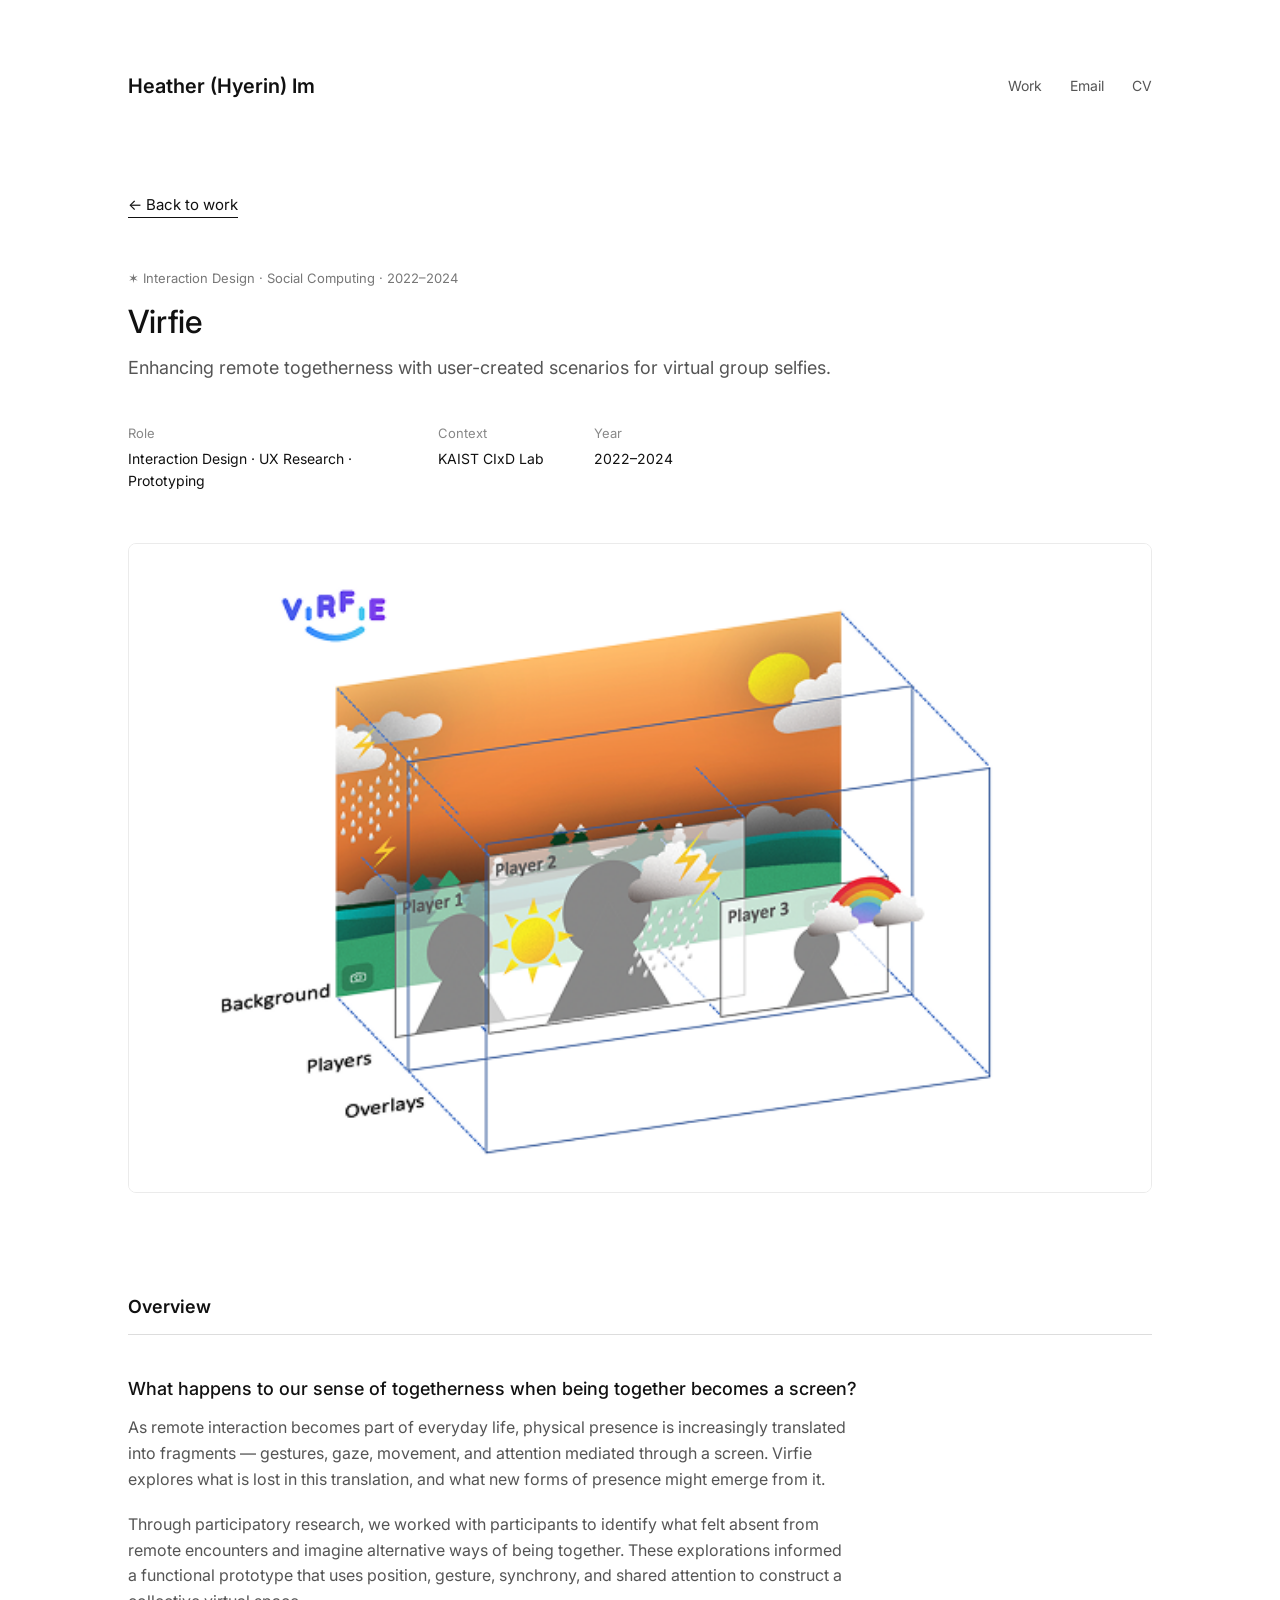
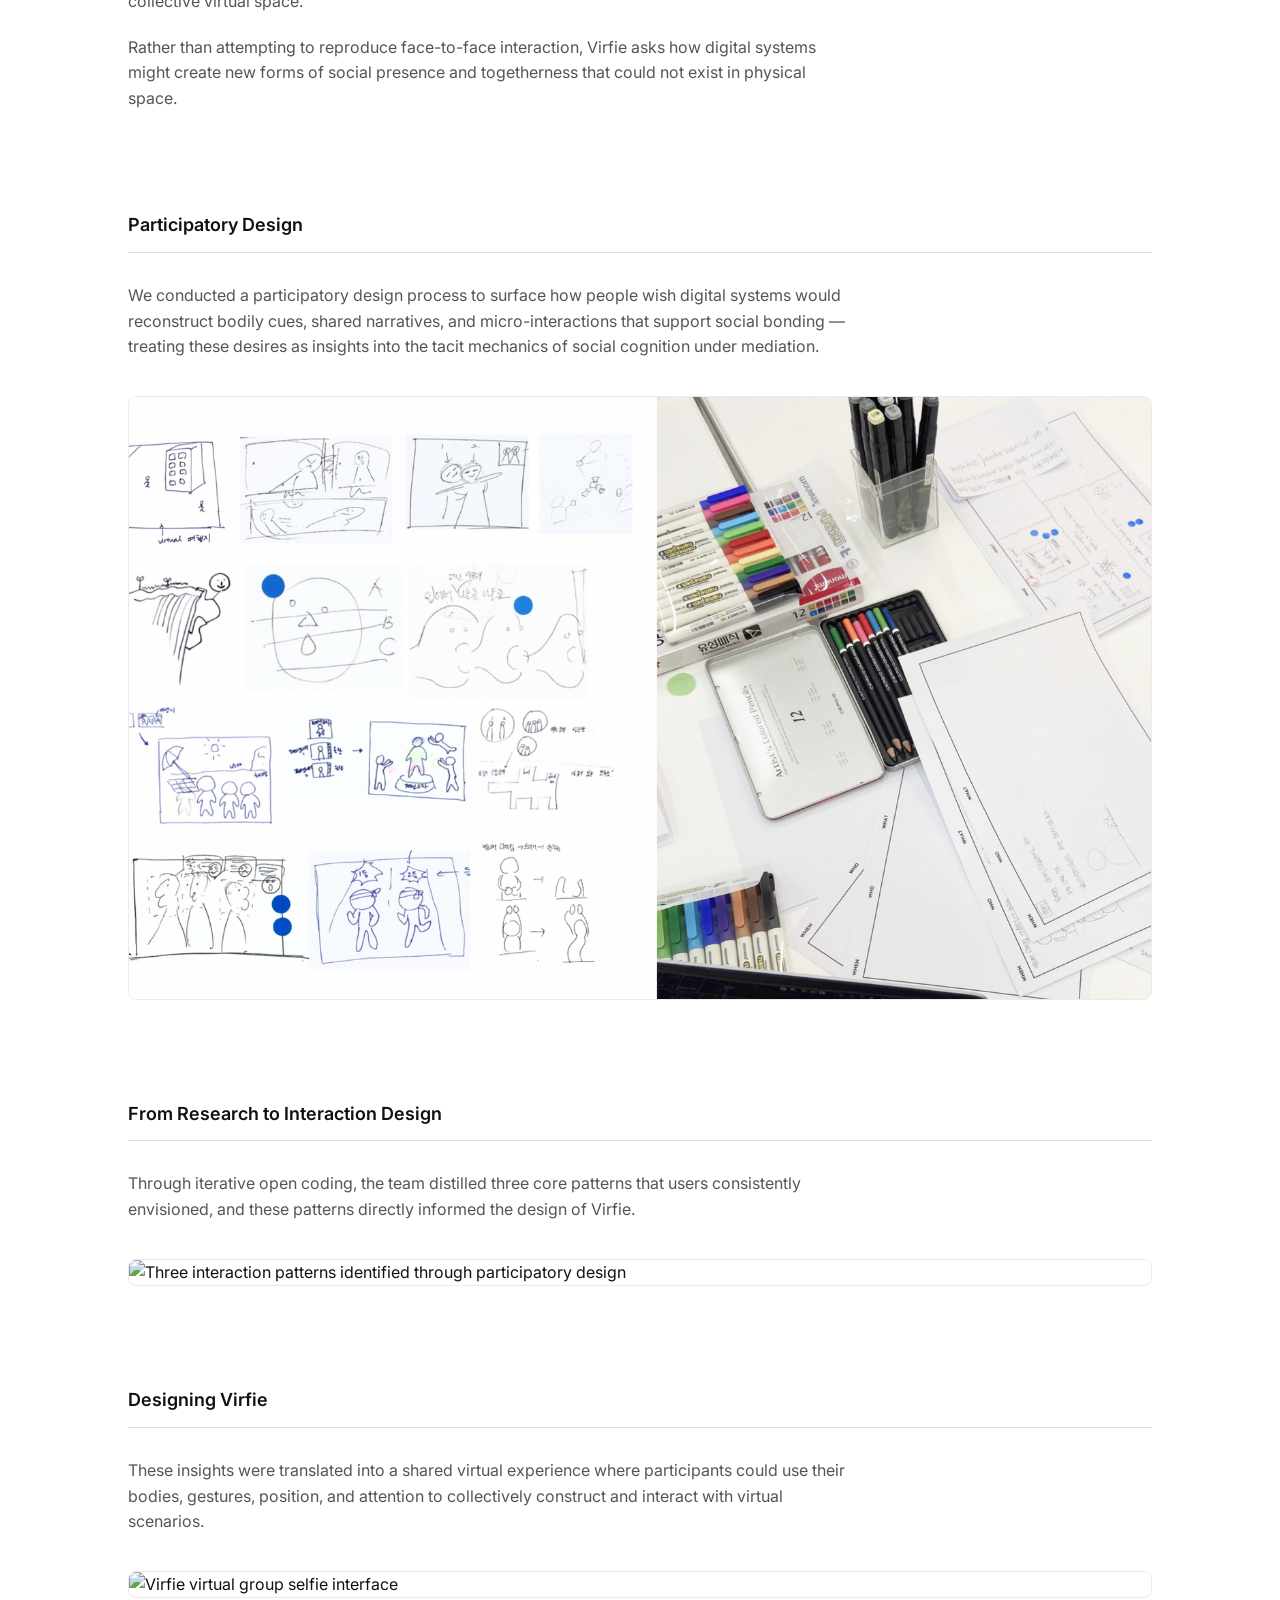
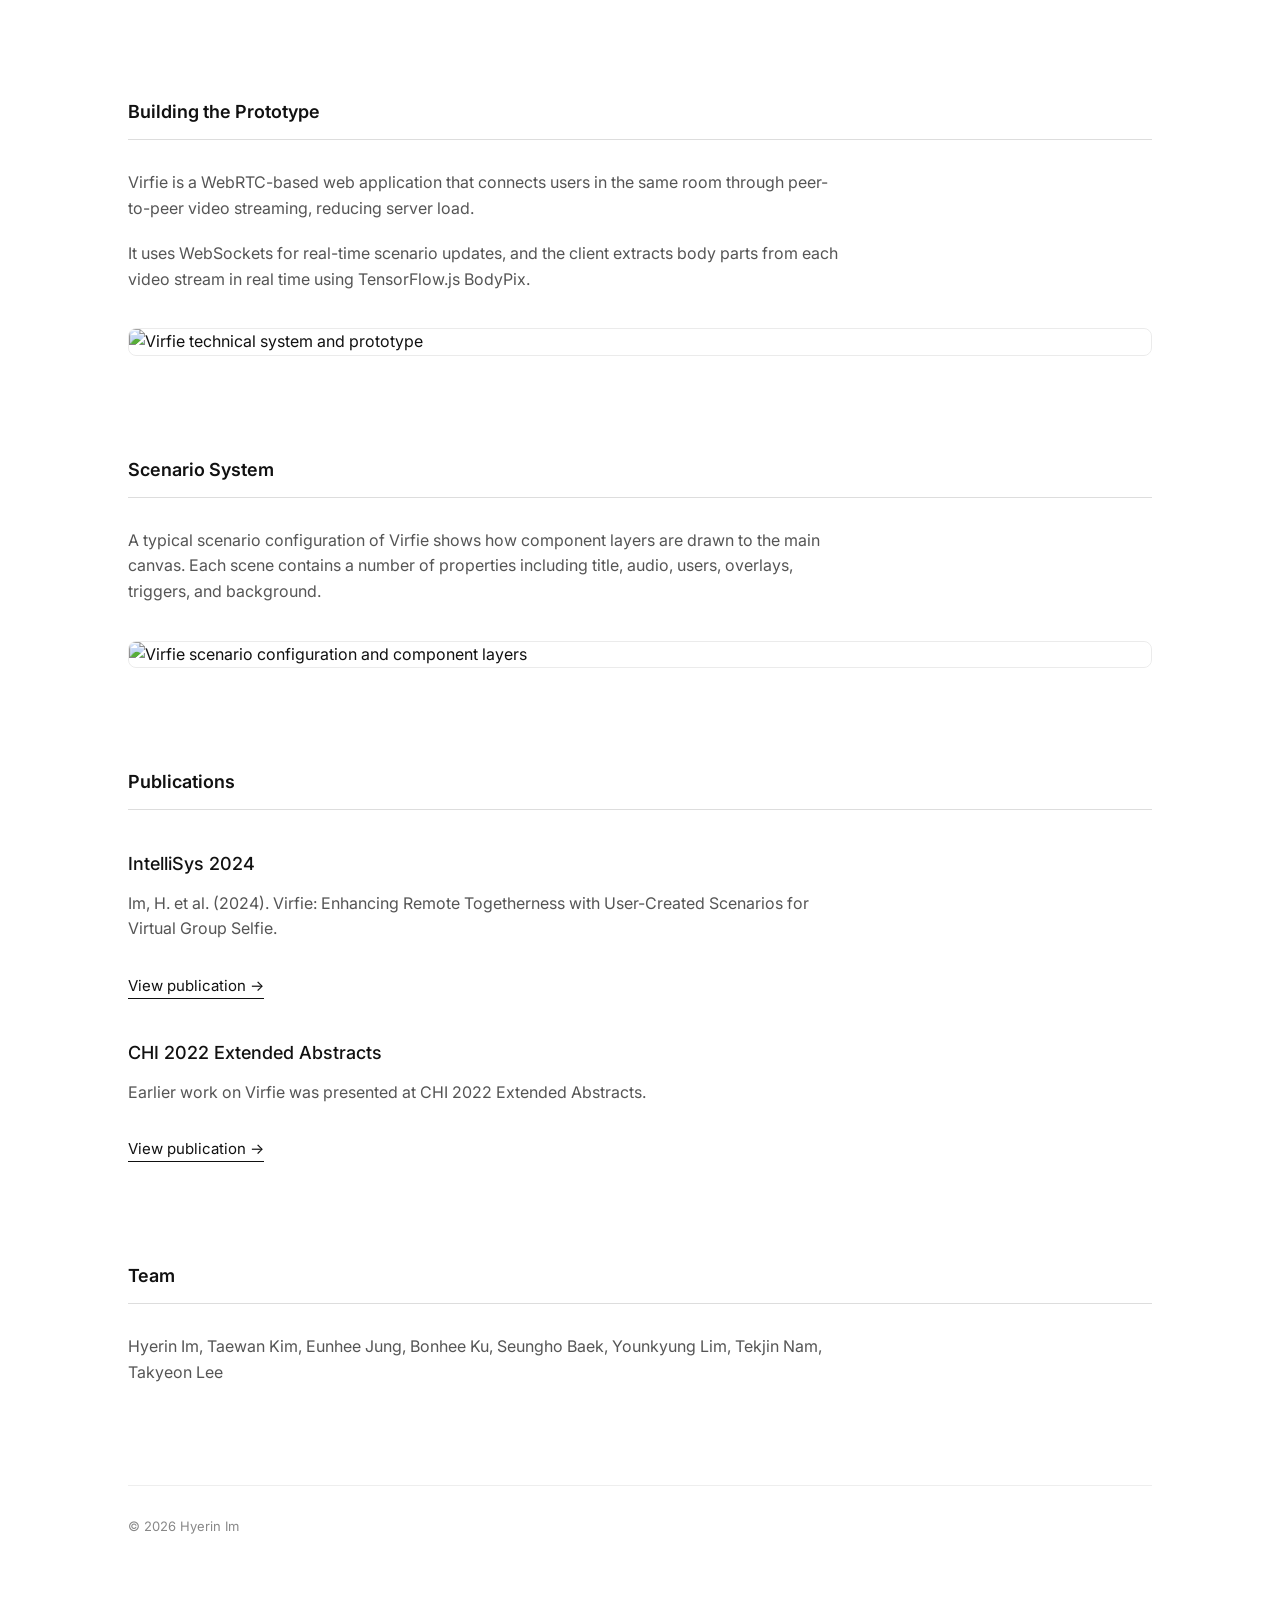
==== virfie.html @ e2390dc0 "Update virfie.html" ====
<!DOCTYPE html>
<html lang="en">

<head>
  <meta charset="UTF-8" />
  <meta name="viewport" content="width=device-width, initial-scale=1.0" />

  <title>Virfie — Heather (Hyerin) Im</title>

  <!-- Inter -->
  <link rel="preconnect" href="https://fonts.googleapis.com">
  <link rel="preconnect" href="https://fonts.gstatic.com" crossorigin>

  <link
    href="https://fonts.googleapis.com/css2?family=Inter:wght@400;500;600&display=swap"
    rel="stylesheet"
  >

  <!-- Shared stylesheet -->
  <link rel="stylesheet" href="style.css">

</head>


<body>

  <div class="container">


    <!-- HEADER -->

    <header>

      <div class="name">
        <a href="index.html">
          Heather (Hyerin) Im
        </a>
      </div>

      <nav>

        <a href="index.html#work">
          Work
        </a>

        <a href="mailto:hyelin1122@gmail.com">
          Email
        </a>

        <a
          href="https://www.instagram.com/heatherlim.studio/"
          target="_blank"
        >
          CV
        </a>

      </nav>

    </header>



    <main>


      <!-- BACK -->

      <a href="index.html#work" class="back-link">
        ← Back to work
      </a>



      <!-- HERO -->

      <section class="case-hero">

        <div class="project-tag">
          ✶ Interaction Design · Social Computing · 2022–2024
        </div>

        <h1>
          Virfie
        </h1>

        <p class="case-subtitle">
          Enhancing remote togetherness with user-created scenarios
          for virtual group selfies.
        </p>


        <!-- PROJECT INFO -->

        <div class="case-meta">

          <div class="case-meta-item">
            <span class="case-meta-label">
              Role
            </span>
            Interaction Design · UX Research · Prototyping
          </div>

          <div class="case-meta-item">
            <span class="case-meta-label">
              Context
            </span>
            KAIST CIxD Lab
          </div>

          <div class="case-meta-item">
            <span class="case-meta-label">
              Year
            </span>
            2022–2024
          </div>

        </div>


        <!-- HERO IMAGE -->

        <img
          src="assets/virfie-img.jpg"
          alt="Virfie virtual group selfie experience"
          class="case-hero-image"
        >

      </section>



      <!-- OVERVIEW -->

      <section class="case-section">

        <h2>Overview</h2>

        <h3>
          What happens to our sense of togetherness when being together
          becomes a screen?
        </h3>

        <p>
          As remote interaction becomes part of everyday life, physical
          presence is increasingly translated into fragments — gestures,
          gaze, movement, and attention mediated through a screen.
          Virfie explores what is lost in this translation, and what new
          forms of presence might emerge from it.
        </p>

        <p>
          Through participatory research, we worked with participants to
          identify what felt absent from remote encounters and imagine
          alternative ways of being together. These explorations informed
          a functional prototype that uses position, gesture, synchrony,
          and shared attention to construct a collective virtual space.
        </p>

        <p>
          Rather than attempting to reproduce face-to-face interaction,
          Virfie asks how digital systems might create new forms of social
          presence and togetherness that could not exist in physical space.
        </p>

      </section>



      <!-- PARTICIPATORY DESIGN -->

      <section class="case-section">

        <h2>Participatory Design</h2>

        <p>
          We conducted a participatory design process to surface how people
          wish digital systems would reconstruct bodily cues, shared narratives,
          and micro-interactions that support social bonding — treating these
          desires as insights into the tacit mechanics of social cognition
          under mediation.
        </p>

        <img
          src="assets/virfie-PI.png"
          alt="Virfie participatory design process"
          class="case-image"
        >

      </section>



      <!-- DESIGN INSIGHTS -->

      <section class="case-section">

        <h2>From Research to Interaction Design</h2>

        <p>
          Through iterative open coding, the team distilled three core
          patterns that users consistently envisioned, and these patterns
          directly informed the design of Virfie.
        </p>

        <img
          src="assets/virfie-PI2.jpg"
          alt="Three interaction patterns identified through participatory design"
          class="case-image"
        >

      </section>



      <!-- VIRFIE EXPERIENCE -->

      <section class="case-section">

        <h2>Designing Virfie</h2>

        <p>
          These insights were translated into a shared virtual experience
          where participants could use their bodies, gestures, position,
          and attention to collectively construct and interact with
          virtual scenarios.
        </p>

        <img
          src="assets/virfie_pipeline-1.jpg"
          alt="Virfie virtual group selfie interface"
          class="case-image"
        >

      </section>



      <!-- PROTOTYPE -->

      <section class="case-section">

        <h2>Building the Prototype</h2>

        <p>
          Virfie is a WebRTC-based web application that connects users
          in the same room through peer-to-peer video streaming, reducing
          server load.
        </p>

        <p>
          It uses WebSockets for real-time scenario updates, and the client
          extracts body parts from each video stream in real time using
          TensorFlow.js BodyPix.
        </p>

        <img
          src="assets/virfie-sjpg"
          alt="Virfie technical system and prototype"
          class="case-image"
        >

      </section>



      <!-- SCENARIO SYSTEM -->

      <section class="case-section">

        <h2>Scenario System</h2>

        <p>
          A typical scenario configuration of Virfie shows how component
          layers are drawn to the main canvas. Each scene contains a number
          of properties including title, audio, users, overlays, triggers,
          and background.
        </p>

        <img
          src="assets/virfie/scenario-system.jpg"
          alt="Virfie scenario configuration and component layers"
          class="case-image"
        >

      </section>



      <!-- PUBLICATIONS -->

      <section class="case-section">

        <h2>Publications</h2>

        <h3>
          IntelliSys 2024
        </h3>

        <p>
          Im, H. et al. (2024).
          Virfie: Enhancing Remote Togetherness with User-Created
          Scenarios for Virtual Group Selfie.
        </p>

        <a
          href="https://doi.org/10.1007/978-3-031-66336-9_44"
          class="project-link"
          target="_blank"
        >
          View publication →
        </a>


        <h3>
          CHI 2022 Extended Abstracts
        </h3>

        <p>
          Earlier work on Virfie was presented at
          CHI 2022 Extended Abstracts.
        </p>

        <a
          href="https://doi.org/10.1145/3491101.3519767"
          class="project-link"
          target="_blank"
        >
          View publication →
        </a>

      </section>



      <!-- CREDITS -->

      <section class="case-section">

        <h2>Team</h2>

        <p>
          Hyerin Im, Taewan Kim, Eunhee Jung, Bonhee Ku,
          Seungho Baek, Younkyung Lim, Tekjin Nam, Takyeon Lee
        </p>

      </section>


    </main>



    <footer>
      © 2026 Hyerin Im
    </footer>


  </div>

</body>

</html>
---- style.css ----
/* ========================================
   GLOBAL
======================================== */

* {
  box-sizing: border-box;
}

body {
  margin: 0;
  font-family: Inter, sans-serif;
  background: #ffffff;
  color: #111111;
  line-height: 1.6;
}

.container {
  max-width: 1080px;
  margin: 0 auto;
  padding: 70px 28px 100px;
}

a {
  color: inherit;
}


/* ========================================
   HEADER
======================================== */

header {
  display: flex;
  justify-content: space-between;
  align-items: center;
  margin-bottom: 90px;
}

.name {
  font-size: 20px;
  font-weight: 600;
}

.name a {
  color: inherit;
  text-decoration: none;
}

nav a {
  margin-left: 24px;
  text-decoration: none;
  color: #555;
  font-size: 14px;
  transition: color 0.2s ease;
}

nav a:hover {
  color: #000;
}


/* ========================================
   HOME — INTRO
======================================== */

#scramble-name {
  display: inline-block;
  min-width: 3.8em;
}

.intro {
  display: grid;
  grid-template-columns: 1fr 240px;
  gap: 60px;
  align-items: center;
  margin-bottom: 100px;
}

h1 {
  font-size: 32px;
  font-weight: 500;
  color: #111111;
  margin: 0 0 28px;
  letter-spacing: 0;
}

.intro p {
  font-size: 18px;
  color: #444;
  max-width: 650px;
}

.profile {
  width: 100%;
  aspect-ratio: 3 / 4;
  object-fit: cover;
  background: #f2f2f2;
  border-radius: 8px;
}

.highlight {
  background: linear-gradient(
    transparent 65%,
    #dcecff 65%
  );
}


/* ========================================
   SECTIONS
======================================== */

section {
  margin-top: 90px;
}

h2 {
  font-size: 18px;
  font-weight: 600;
  border-bottom: 1px solid #ddd;
  padding-bottom: 12px;
  margin-bottom: 30px;
}


/* ========================================
   HOME — PROJECTS
======================================== */

.project {
  display: grid;
  grid-template-columns: 240px 1fr;
  gap: 28px;
  margin-bottom: 40px;
}

.project img {
  width: 240px;
  height: 150px;
  object-fit: cover;
  background: #f2f2f2;
  border-radius: 8px;
  border: 1px solid rgba(0, 0, 0, 0.08);
  box-shadow: 0 4px 14px rgba(0, 0, 0, 0.06);

  transition:
    transform 0.35s ease,
    box-shadow 0.35s ease;
}

.project:hover img {
  transform: translateY(-4px) scale(1.025);
  box-shadow: 0 8px 22px rgba(0, 0, 0, 0.10);
}

.project-tag {
  margin-bottom: 8px;
  font-size: 13px;
  color: #777;
}

.project h3 {
  margin: 0 0 8px;
  font-size: 16px;
  font-weight: 400;
}

.project p {
  margin: 0;
  font-size: 16px;
  color: #555;
}

.project-link {
  display: inline-block;
  margin-top: 12px;
  font-size: 15px;
  color: #111;
  text-decoration: none;
  border-bottom: 1px solid #111;

  transition:
    opacity 0.2s ease,
    transform 0.2s ease;
}

.project-link:hover {
  opacity: 0.5;
  transform: translateX(3px);
}


/* ========================================
   NEWS
======================================== */

.news-item {
  display: grid;
  grid-template-columns: 110px 1fr;
  gap: 20px;
  margin-bottom: 18px;
}

.date {
  color: #888;
  font-size: 14px;
}


/* ========================================
   EXPERIENCE
======================================== */

.experience-section {
  margin-top: 100px;
}

.experience-grid {
  display: grid;
  grid-template-columns: 1fr 1fr;
  gap: 20px;
}

.experience-card {
  border: 1px solid #ddd;
  border-radius: 8px;
  padding: 20px;
}

.experience-card h3 {
  margin: 0 0 20px;
  font-size: 18px;
  font-weight: 600;
}

.experience-item {
  padding: 16px 0;
  border-top: 1px solid #e5e5e5;
}

.experience-item strong {
  font-size: 16px;
  font-weight: 600;
}

.experience-item span {
  float: right;
  font-size: 16px;
  color: #888;
}

.experience-item p {
  margin: 5px 0 0;
  font-size: 16px;
  color: #666;
}

.institution {
  display: inline-flex;
  align-items: center;
  gap: 8px;
}

.institution img {
  width: 24px;
  height: 24px;
  object-fit: contain;
}


/* ========================================
   CASE STUDY — HERO
======================================== */

.case-hero {
  margin-top: 0;
  margin-bottom: 100px;
}

.case-hero .project-tag {
  margin-bottom: 12px;
}

.case-hero h1 {
  font-size: 32px;
  font-weight: 500;
  line-height: 1.3;
  letter-spacing: 0;
  margin: 0 0 12px;
}

.case-subtitle {
  max-width: 850px;
  margin: 0 0 32px;
  font-size: 18px;
  line-height: 1.6;
  font-weight: 400;
  color: #555;
}


/* ========================================
   CASE STUDY — META INFORMATION
======================================== */

.case-meta {
  display: flex;
  flex-wrap: wrap;
  gap: 50px;
  margin: 40px 0;
  font-size: 14px;
}

.case-meta-item {
  max-width: 260px;
}

.case-meta-label {
  display: block;
  margin-bottom: 4px;
  color: #888;
  font-size: 13px;
}


/* ========================================
   CASE STUDY — IMAGES
======================================== */

.case-hero-image,
.case-image {
  display: block;
  width: 100%;
  height: auto;
  border-radius: 8px;
  border: 1px solid rgba(0, 0, 0, 0.08);
}

.case-hero-image {
  margin-top: 50px;
}

.case-image {
  margin-top: 36px;
}


/* ========================================
   CASE STUDY — CONTENT
======================================== */

.case-section {
  margin-top: 100px;
}

.case-section h2 {
  font-size: 18px;
  font-weight: 600;
  border-bottom: 1px solid #ddd;
  padding-bottom: 12px;
  margin-bottom: 30px;
}

.case-section h3 {
  margin: 40px 0 12px;
  font-size: 18px;
  font-weight: 500;
}

.case-section p {
  max-width: 720px;
  margin: 0 0 20px;
  font-size: 16px;
  line-height: 1.6;
  color: #555;
}


/* ========================================
   CASE STUDY — BACK LINK
======================================== */

.back-link {
  display: inline-block;
  margin-bottom: 50px;
  font-size: 15px;
  color: #111;
  text-decoration: none;
  border-bottom: 1px solid #111;
  transition: opacity 0.2s ease;
}

.back-link:hover {
  opacity: 0.5;
}


/* ========================================
   FOOTER
======================================== */

footer {
  margin-top: 100px;
  padding-top: 30px;
  border-top: 1px solid #eee;
  color: #888;
  font-size: 13px;
}


/* ========================================
   MOBILE
======================================== */

@media (max-width: 700px) {

  .container {
    padding: 40px 20px 70px;
  }

  header {
    margin-bottom: 60px;
  }

  nav {
    display: none;
  }


  /* HOME */

  .intro {
    grid-template-columns: 1fr;
    gap: 30px;
  }

  h1 {
    font-size: 38px;
  }

  .profile {
    width: 220px;
  }

  .project {
    grid-template-columns: 1fr;
  }

  .project img {
    width: 100%;
    height: auto;
    aspect-ratio: 16 / 10;
  }

  .news-item {
    grid-template-columns: 1fr;
    gap: 3px;
  }

  .experience-grid {
    grid-template-columns: 1fr;
  }

  .experience-item span {
    float: none;
    display: block;
    margin-top: 3px;
  }


  /* CASE STUDY */

  .case-hero {
    margin-bottom: 70px;
  }

  .case-hero h1 {
    font-size: 38px;
  }

  .case-meta {
    flex-direction: column;
    gap: 18px;
  }

  .case-section {
    margin-top: 70px;
  }

}
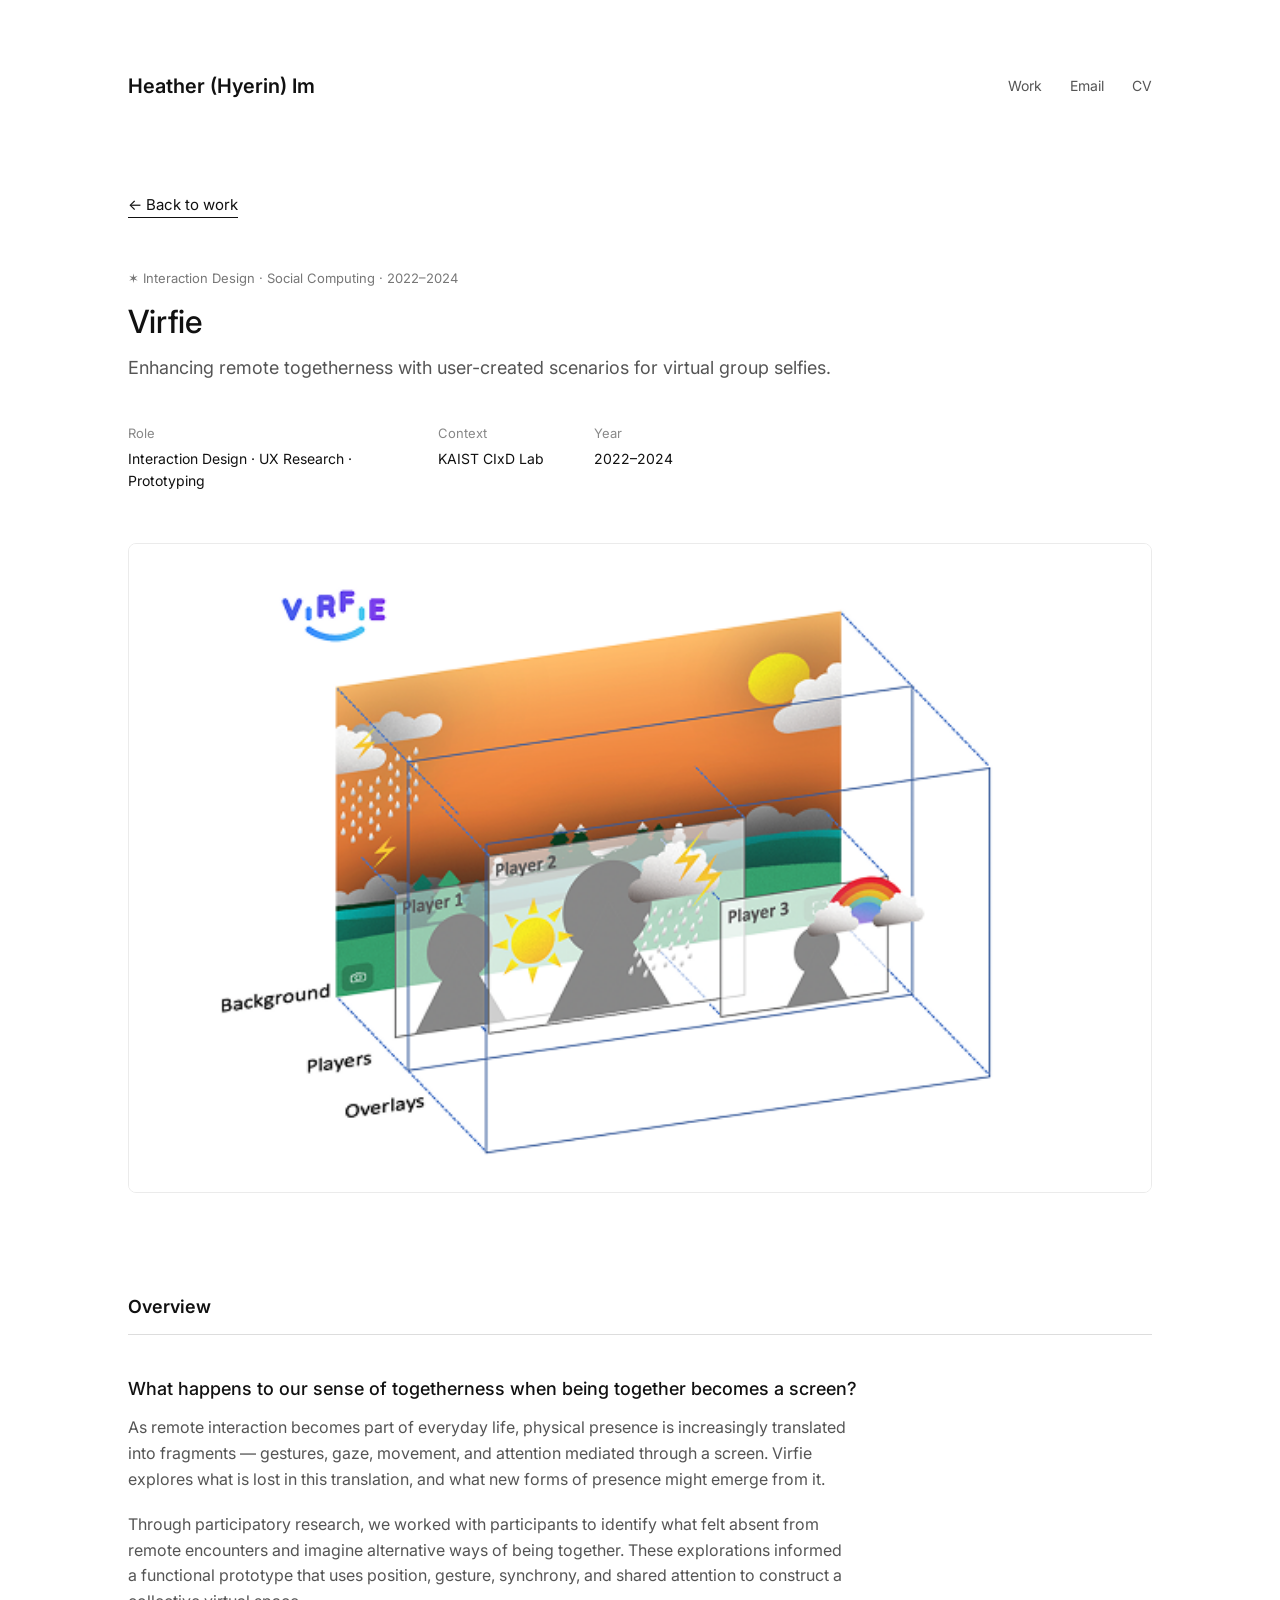
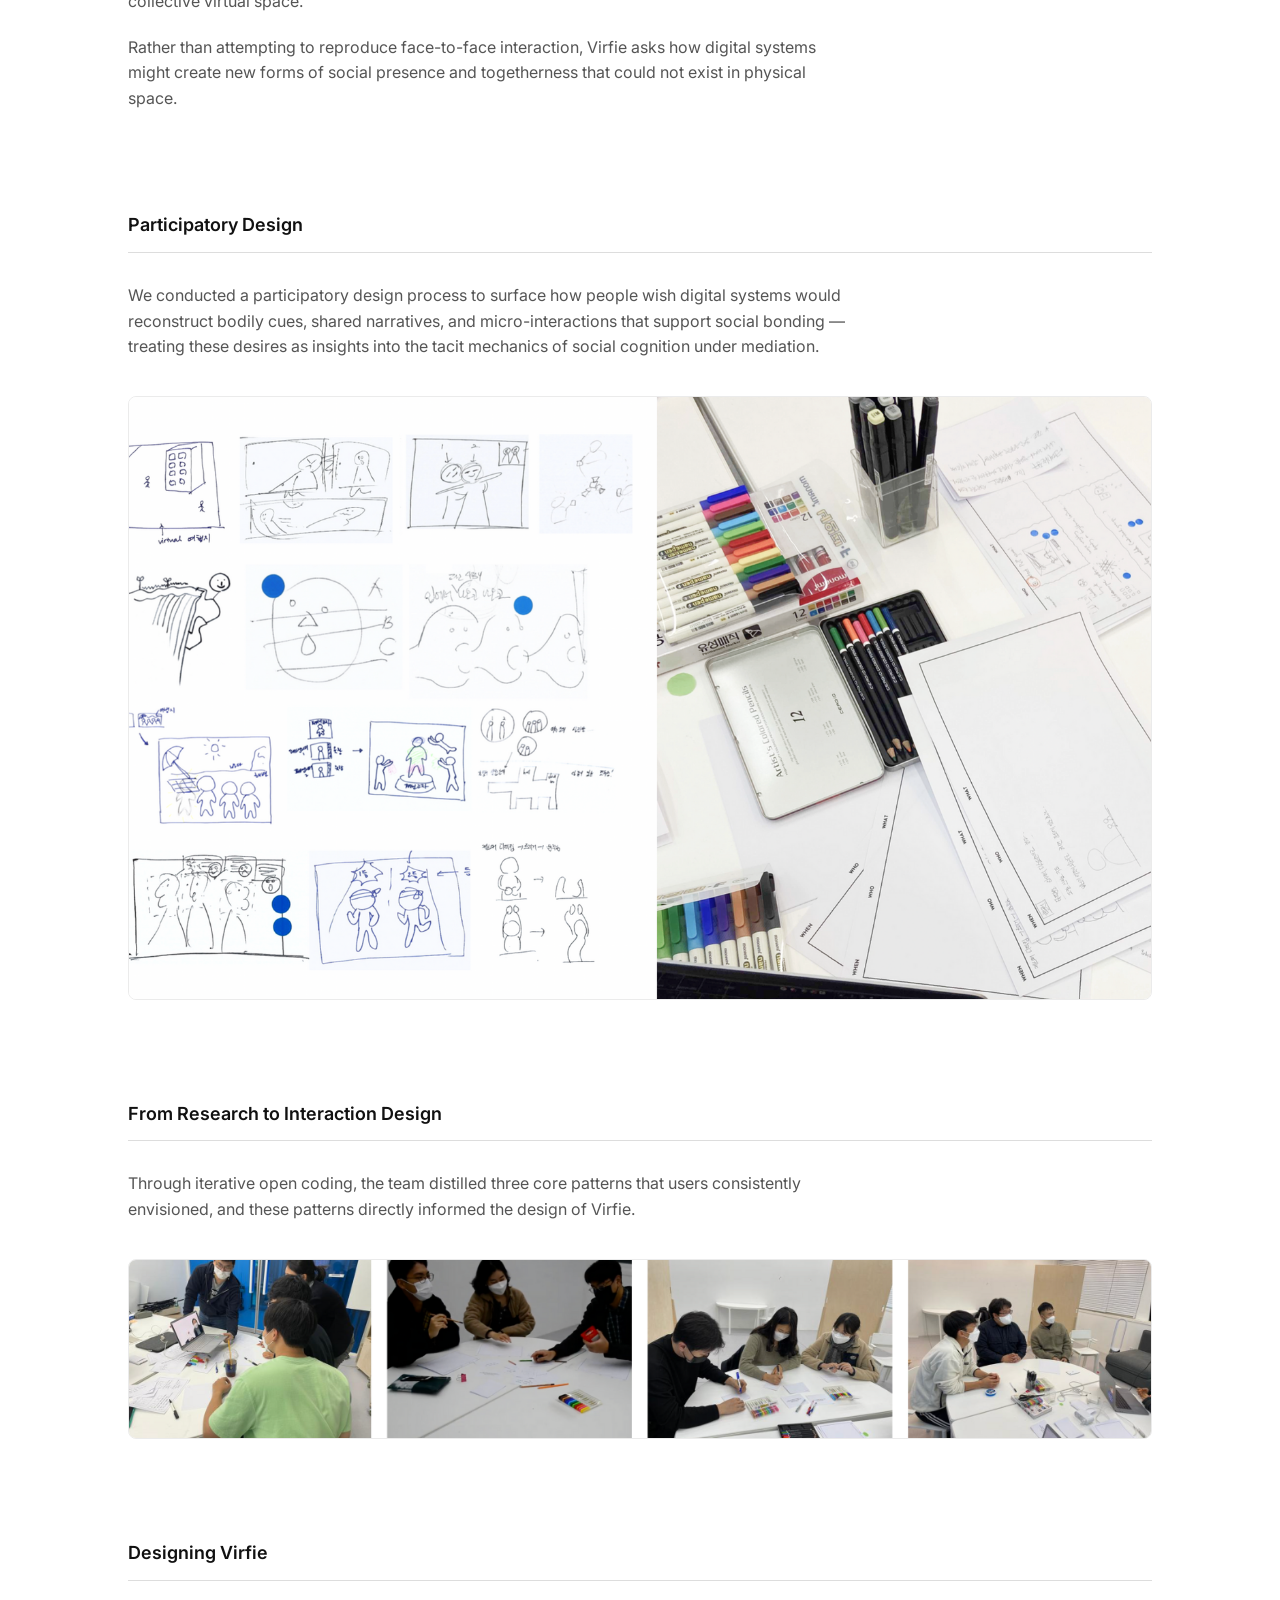
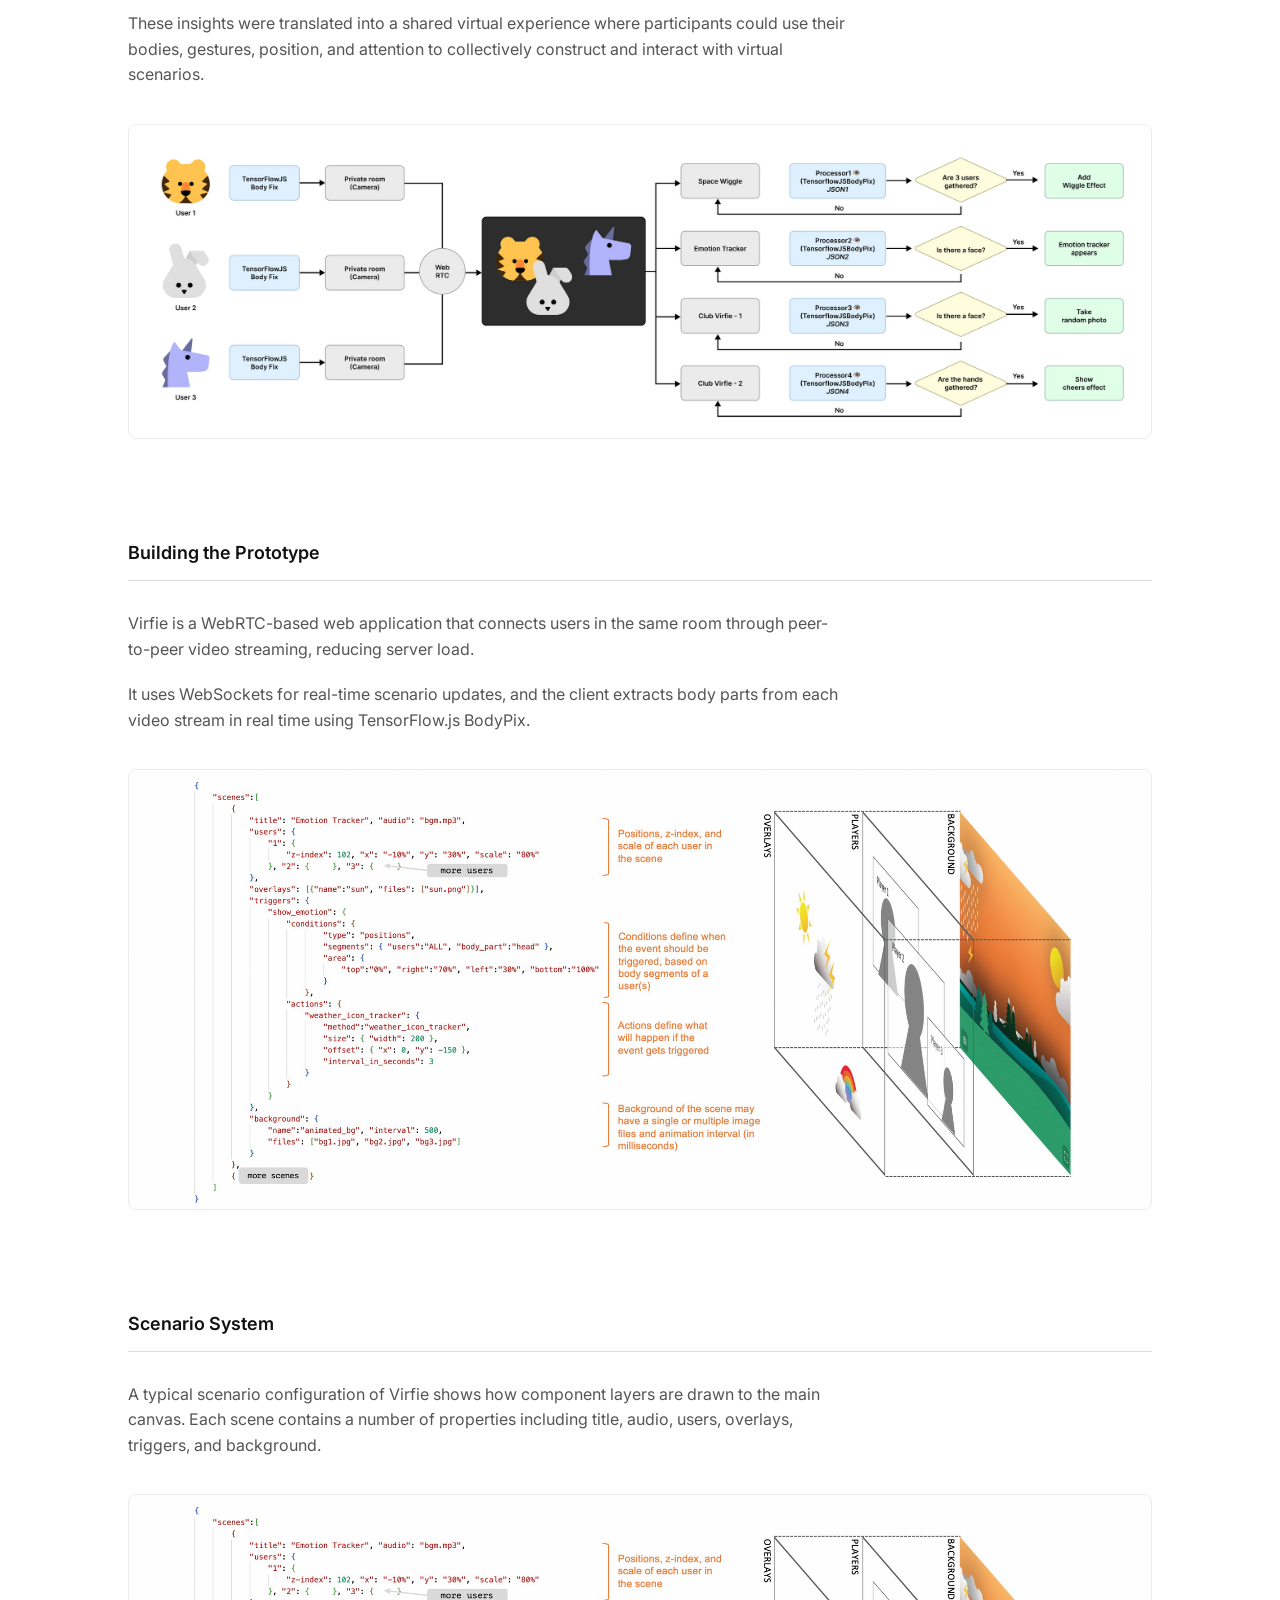
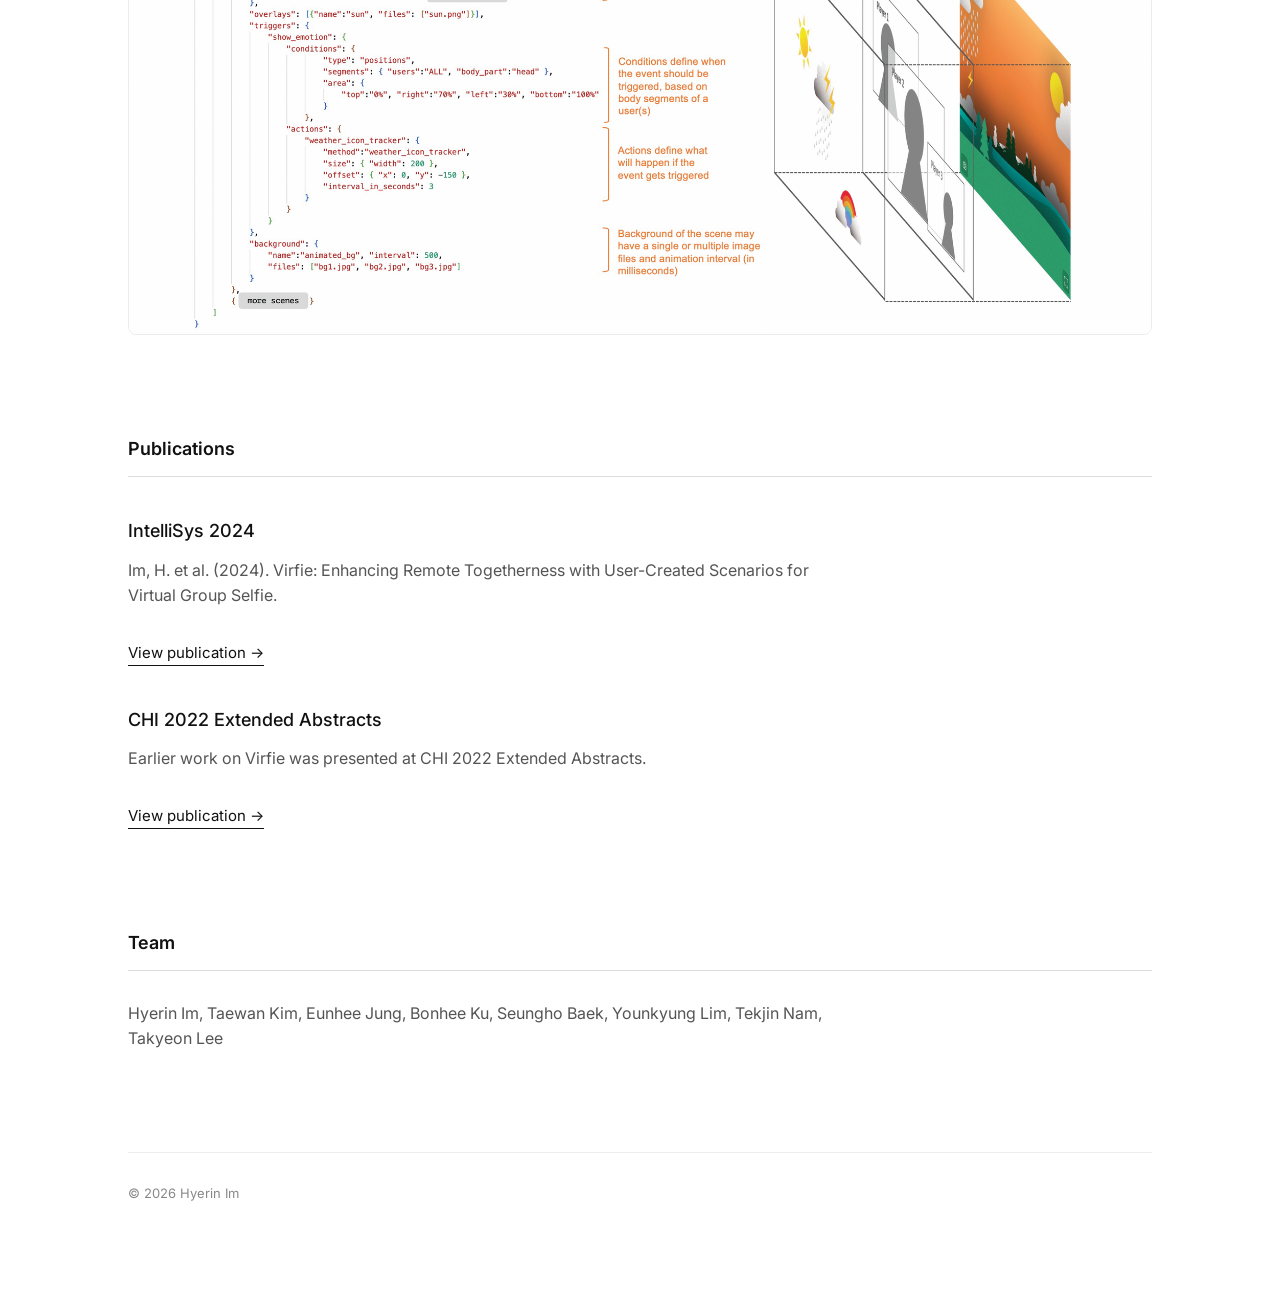
==== commit 52d5b62d: "Update virfie.html" ====
--- a/virfie.html
+++ b/virfie.html
@@ -203,7 +203,7 @@
         </p>
 
         <img
-          src="assets/virfie-PI2.jpg"
+          src="assets/virfie-PI2.png"
           alt="Three interaction patterns identified through participatory design"
           class="case-image"
         >
@@ -226,7 +226,7 @@
         </p>
 
         <img
-          src="assets/virfie_pipeline-1.jpg"
+          src="assets/virfie_pipeline-1.png"
           alt="Virfie virtual group selfie interface"
           class="case-image"
         >
@@ -254,7 +254,7 @@
         </p>
 
         <img
-          src="assets/virfie-sjpg"
+          src="assets/virfie-s.png"
           alt="Virfie technical system and prototype"
           class="case-image"
         >
@@ -277,7 +277,7 @@
         </p>
 
         <img
-          src="assets/virfie/scenario-system.jpg"
+          src="assets/virfie-s.png"
           alt="Virfie scenario configuration and component layers"
           class="case-image"
         >
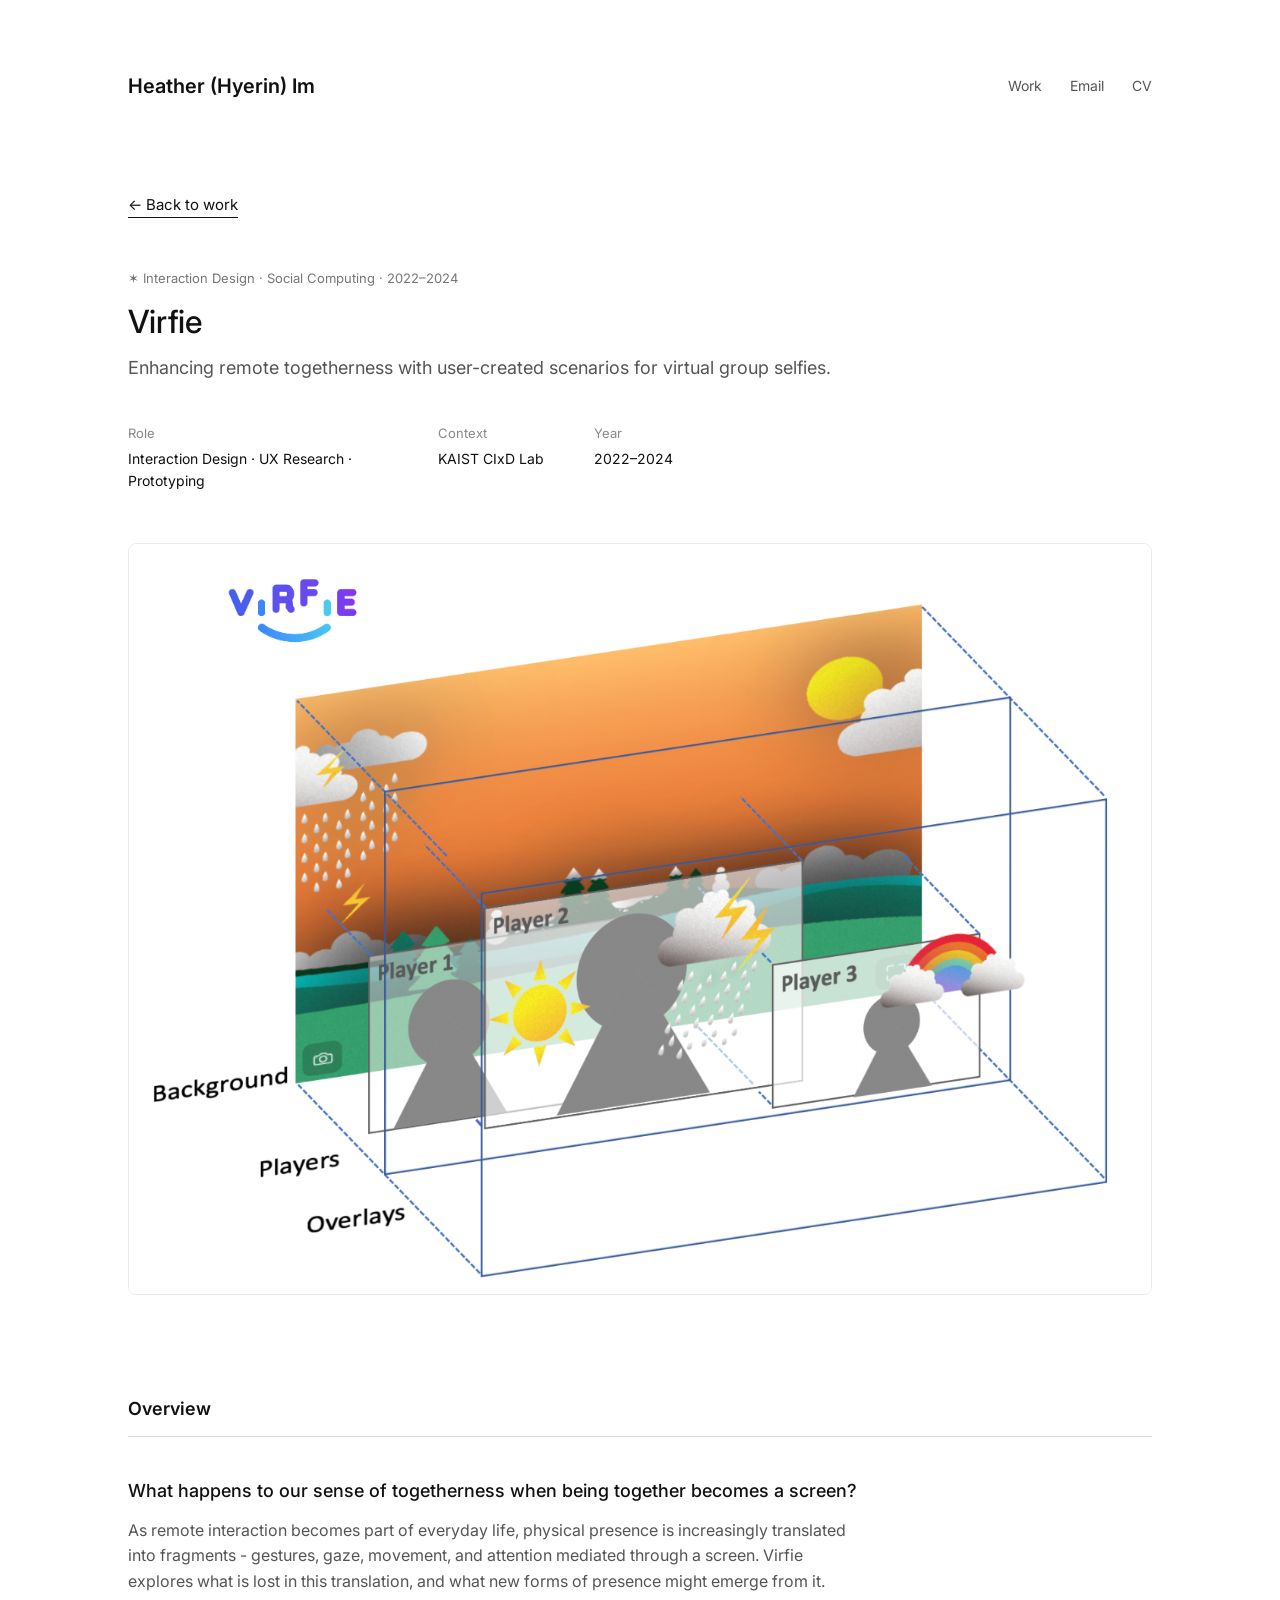
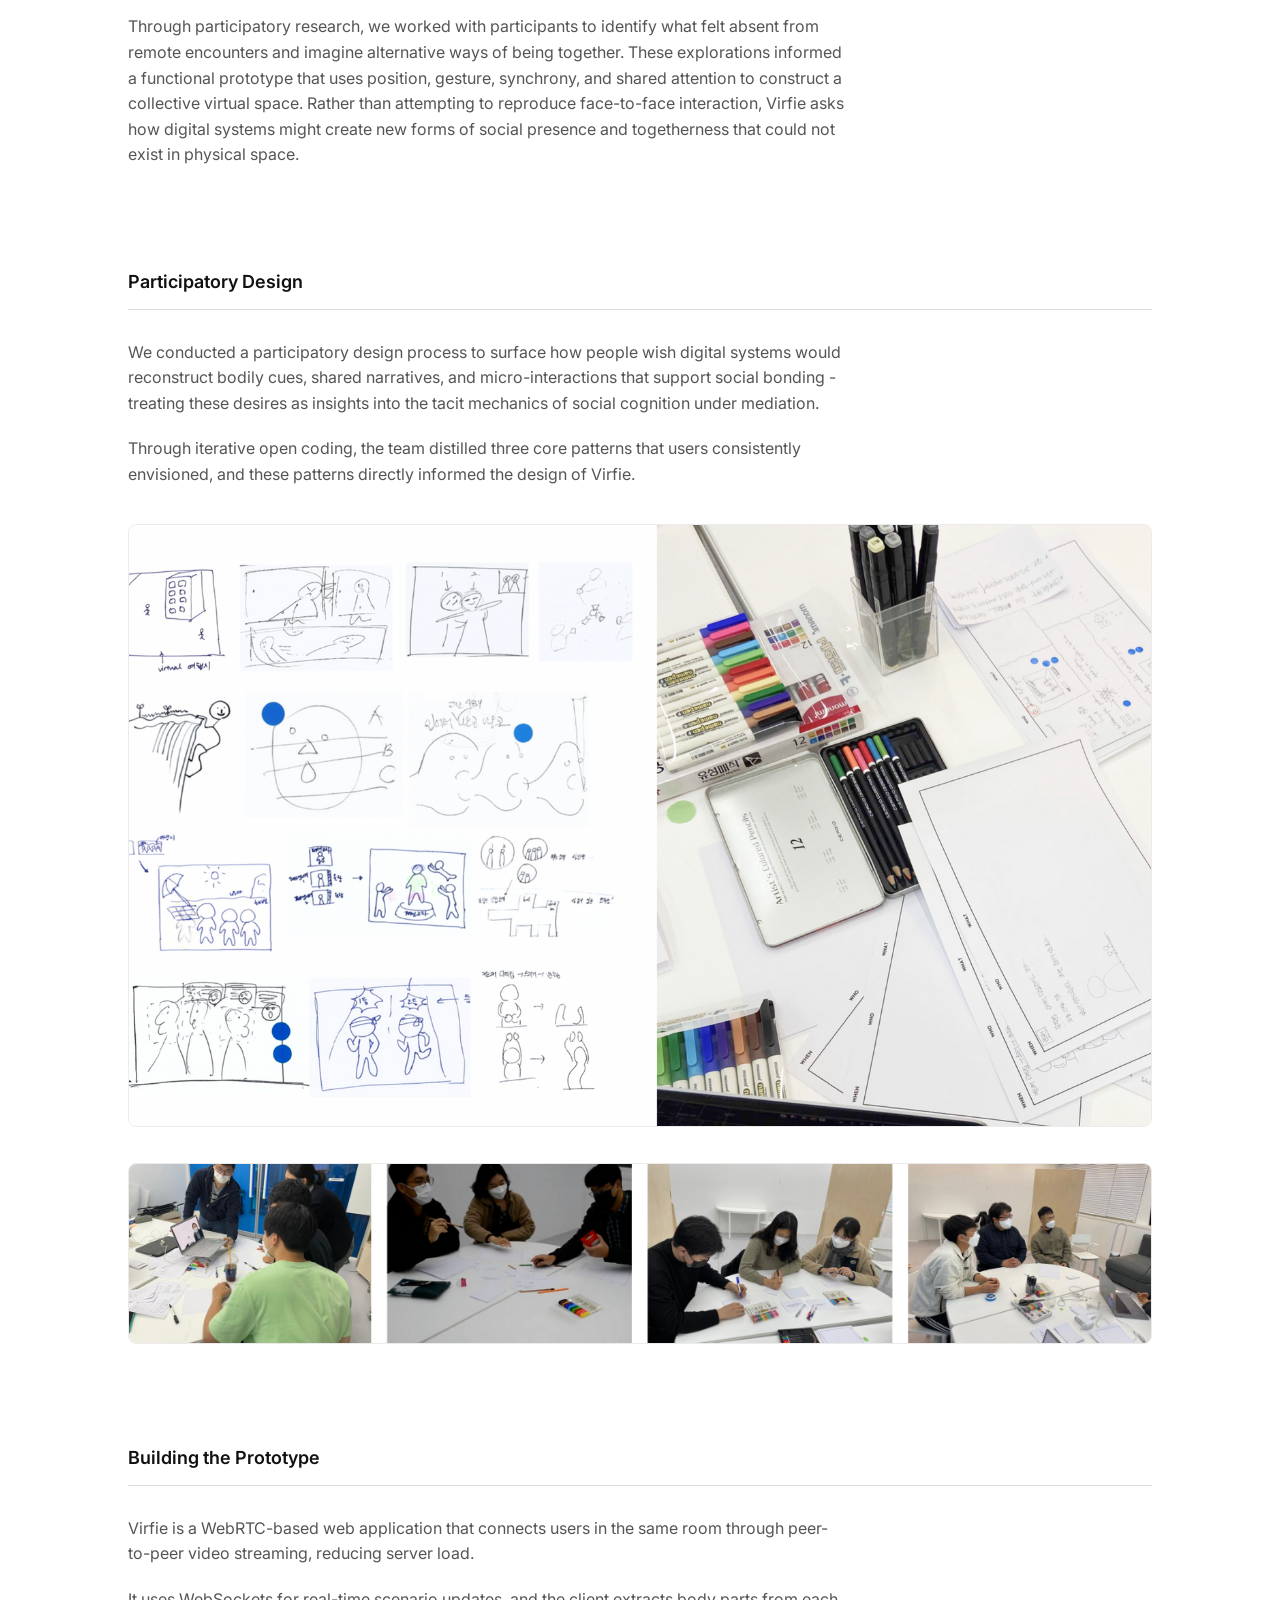
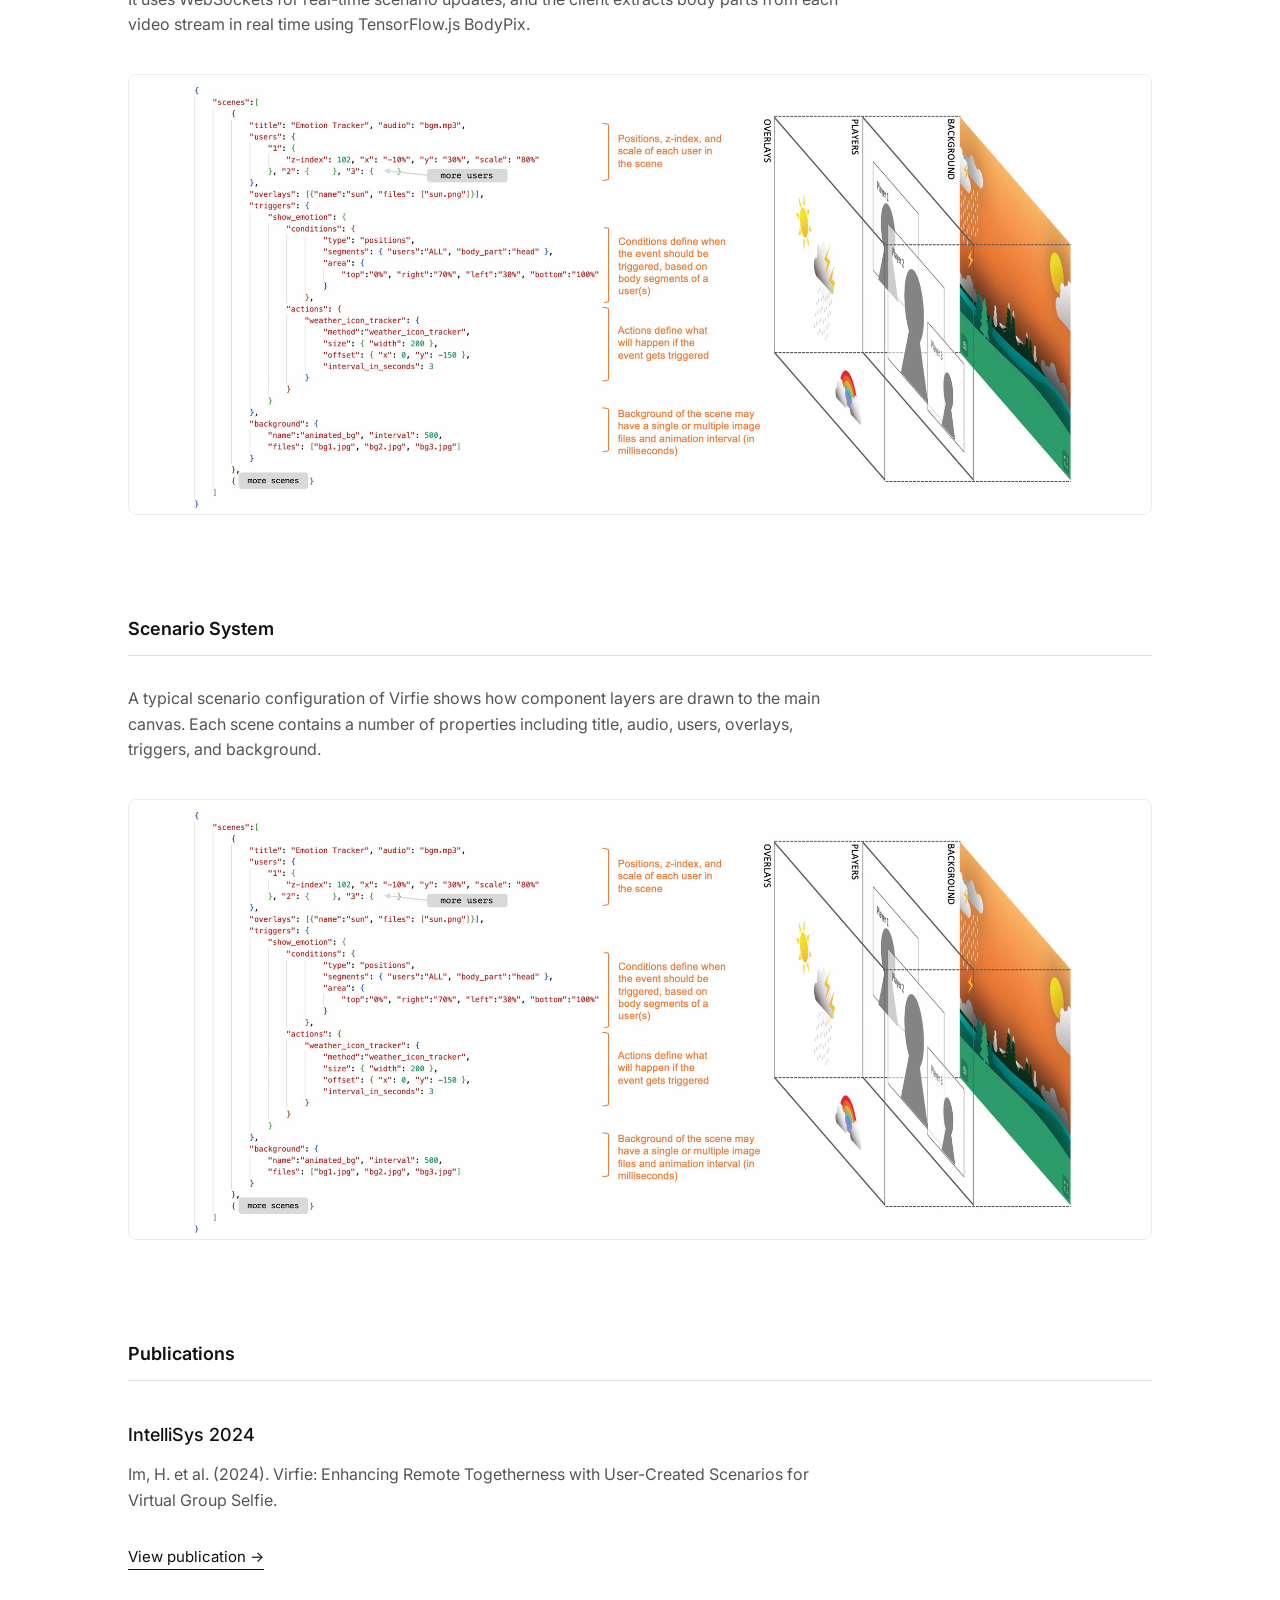
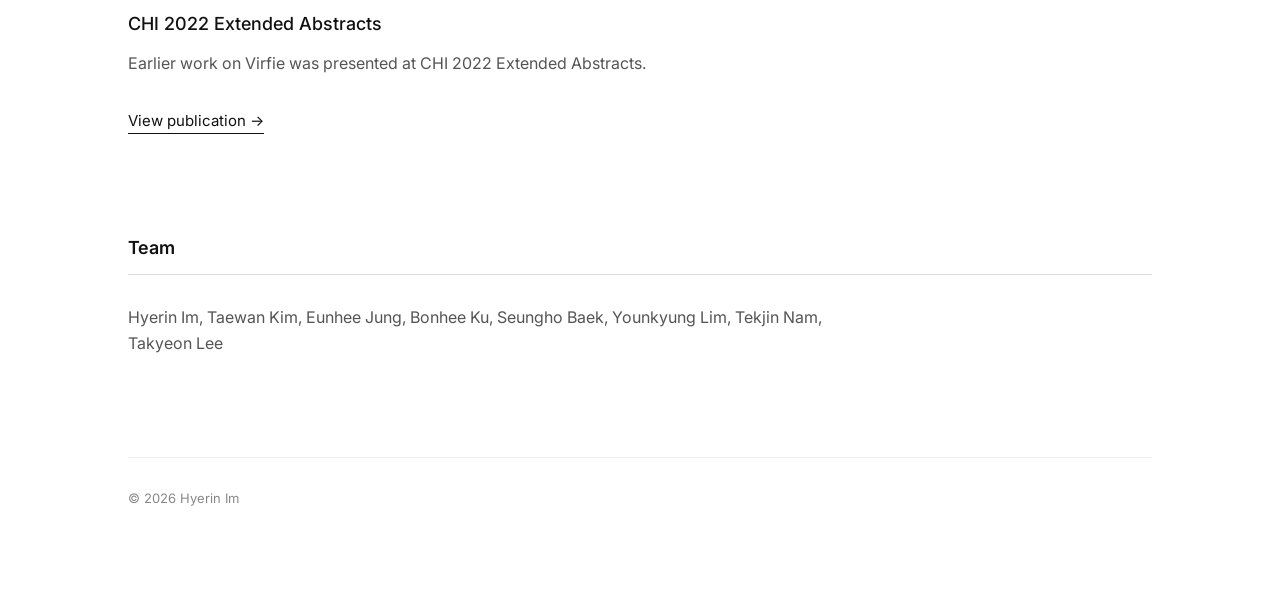
==== commit 0da2df00: "Update virfie.html" ====
--- a/virfie.html
+++ b/virfie.html
@@ -120,7 +120,7 @@
         <!-- HERO IMAGE -->
 
         <img
-          src="assets/virfie-img.jpg"
+          src="assets/virfie-hero.png"
           alt="Virfie virtual group selfie experience"
           class="case-hero-image"
         >
@@ -141,25 +141,23 @@
         </h3>
 
         <p>
-          As remote interaction becomes part of everyday life, physical
-          presence is increasingly translated into fragments — gestures,
-          gaze, movement, and attention mediated through a screen.
-          Virfie explores what is lost in this translation, and what new
-          forms of presence might emerge from it.
-        </p>
-
-        <p>
-          Through participatory research, we worked with participants to
-          identify what felt absent from remote encounters and imagine
-          alternative ways of being together. These explorations informed
-          a functional prototype that uses position, gesture, synchrony,
-          and shared attention to construct a collective virtual space.
-        </p>
-
-        <p>
-          Rather than attempting to reproduce face-to-face interaction,
-          Virfie asks how digital systems might create new forms of social
-          presence and togetherness that could not exist in physical space.
+          As remote interaction becomes part of everyday life, 
+          physical presence is increasingly translated into fragments - 
+          gestures, gaze, movement, and attention mediated through a screen. 
+          Virfie explores what is lost in this translation, 
+          and what new forms of presence might emerge from it. 
+
+        </p>
+
+        <p>
+          Through participatory research, we worked with participants 
+          to identify what felt absent from remote encounters and imagine 
+          alternative ways of being together. These explorations informed 
+          a functional prototype that uses position, gesture, synchrony, 
+          and shared attention to construct a collective virtual space. 
+          Rather than attempting to reproduce face-to-face interaction, 
+          Virfie asks how digital systems might create new forms of social presence 
+          and togetherness that could not exist in physical space.
         </p>
 
       </section>
@@ -175,10 +173,17 @@
         <p>
           We conducted a participatory design process to surface how people
           wish digital systems would reconstruct bodily cues, shared narratives,
-          and micro-interactions that support social bonding — treating these
+          and micro-interactions that support social bonding - treating these
           desires as insights into the tacit mechanics of social cognition
           under mediation.
         </p>
+
+        <p>
+          Through iterative open coding, the team distilled three core
+          patterns that users consistently envisioned, and these patterns
+          directly informed the design of Virfie.
+        </p>
+
 
         <img
           src="assets/virfie-PI.png"
@@ -186,22 +191,6 @@
           class="case-image"
         >
 
-      </section>
-
-
-
-      <!-- DESIGN INSIGHTS -->
-
-      <section class="case-section">
-
-        <h2>From Research to Interaction Design</h2>
-
-        <p>
-          Through iterative open coding, the team distilled three core
-          patterns that users consistently envisioned, and these patterns
-          directly informed the design of Virfie.
-        </p>
-
         <img
           src="assets/virfie-PI2.png"
           alt="Three interaction patterns identified through participatory design"
@@ -209,30 +198,6 @@
         >
 
       </section>
-
-
-
-      <!-- VIRFIE EXPERIENCE -->
-
-      <section class="case-section">
-
-        <h2>Designing Virfie</h2>
-
-        <p>
-          These insights were translated into a shared virtual experience
-          where participants could use their bodies, gestures, position,
-          and attention to collectively construct and interact with
-          virtual scenarios.
-        </p>
-
-        <img
-          src="assets/virfie_pipeline-1.png"
-          alt="Virfie virtual group selfie interface"
-          class="case-image"
-        >
-
-      </section>
-
 
 
       <!-- PROTOTYPE -->
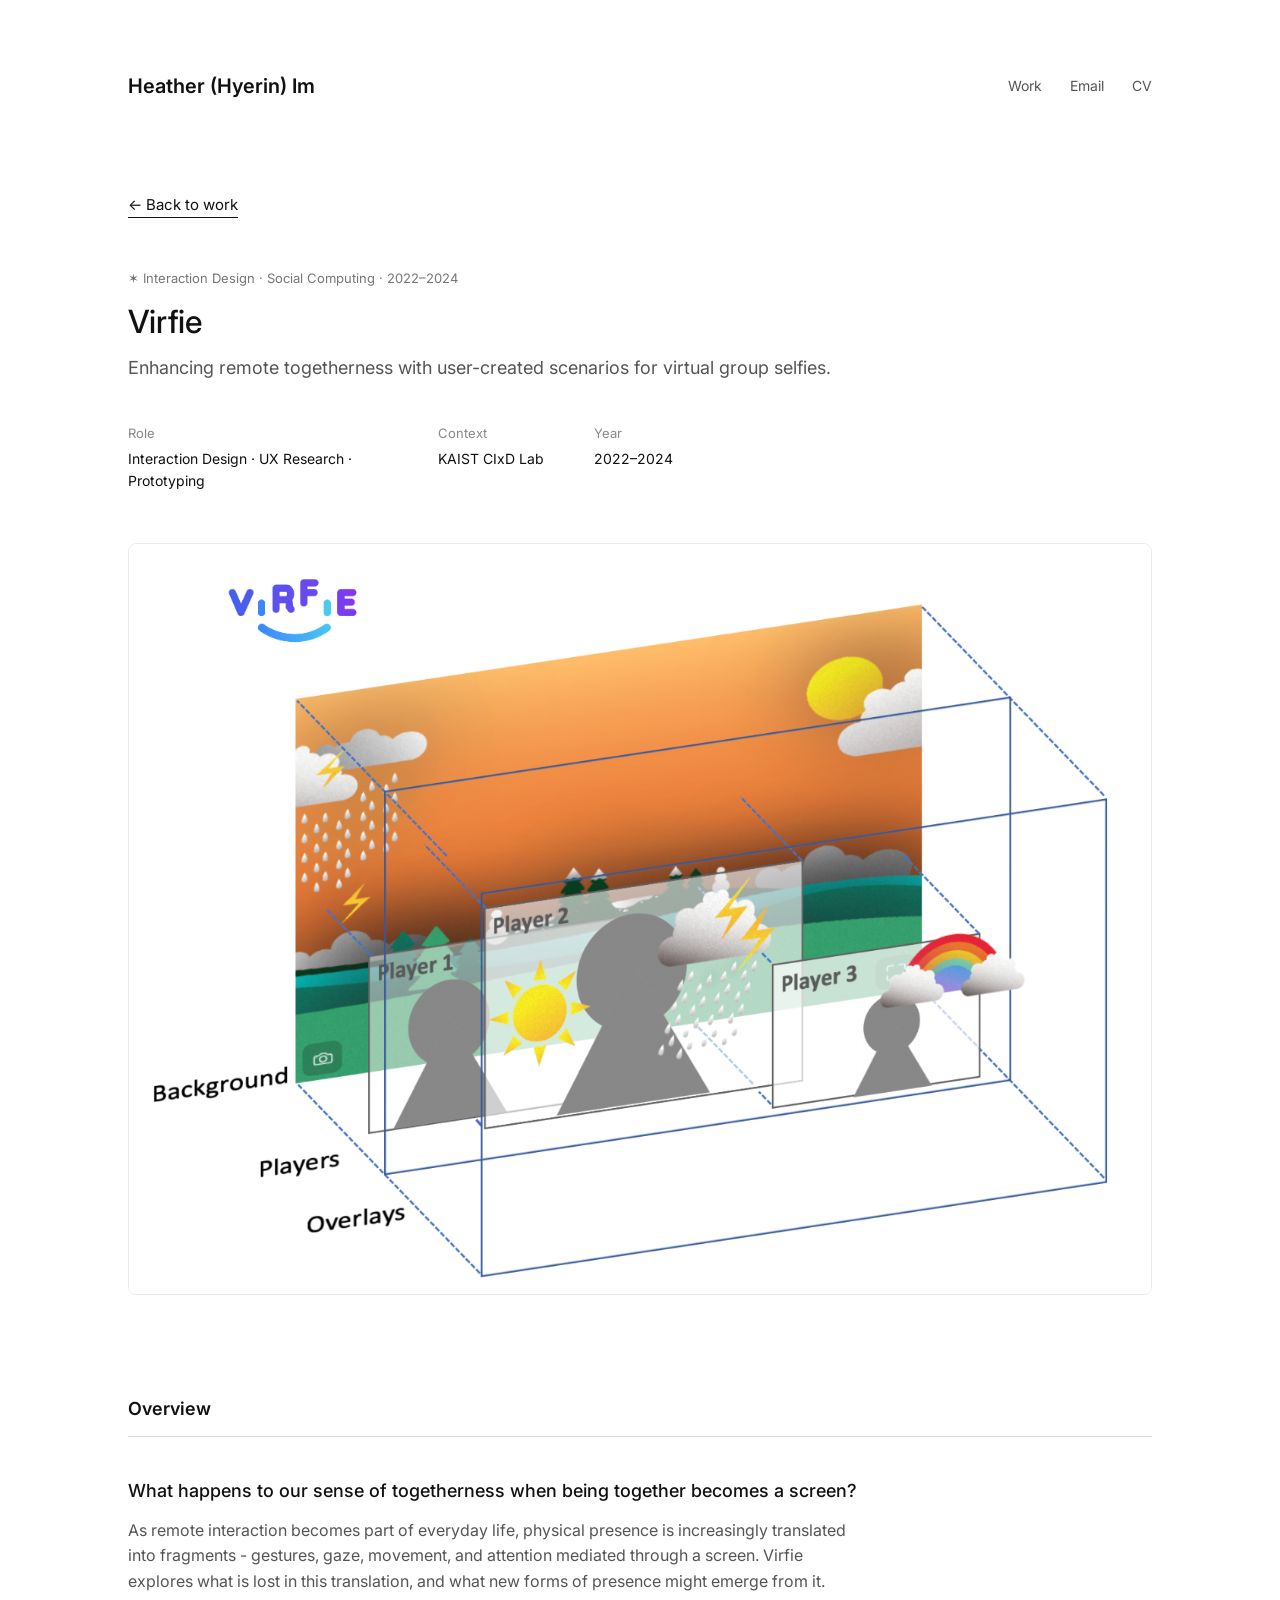
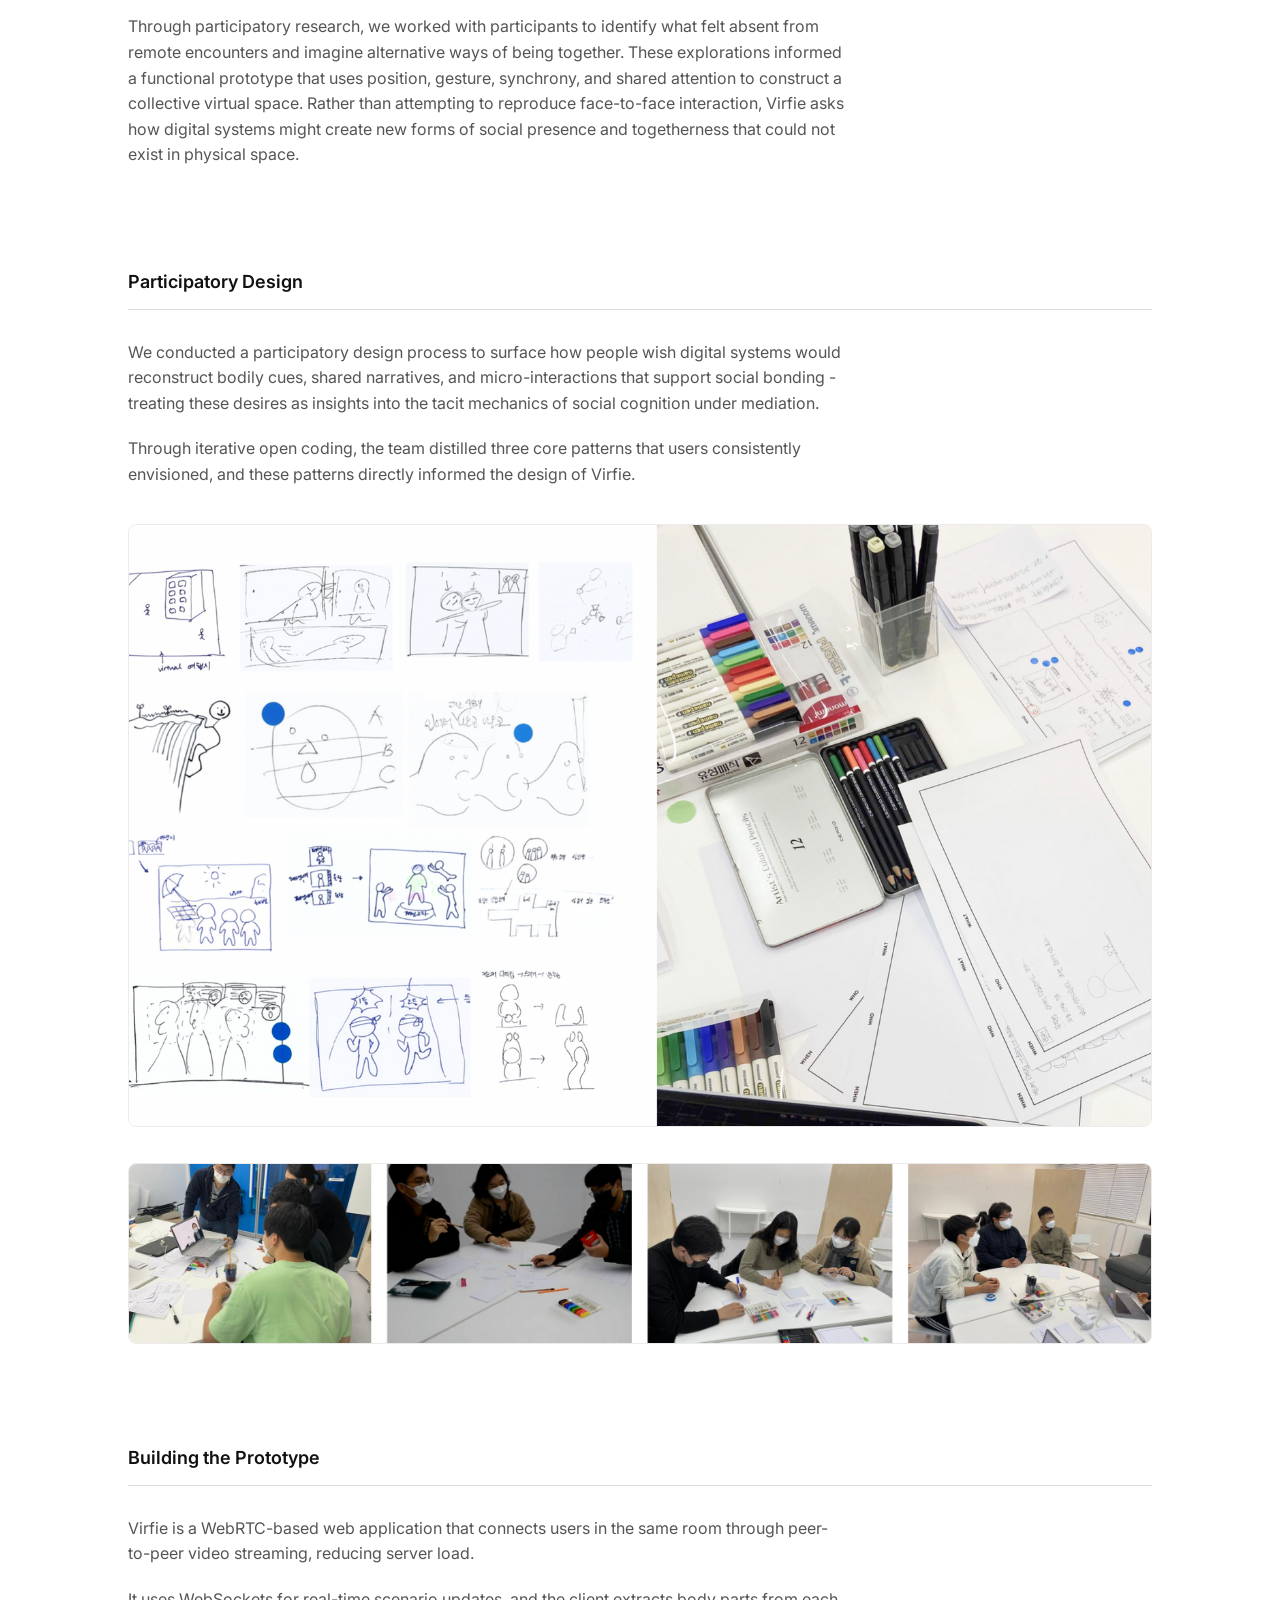
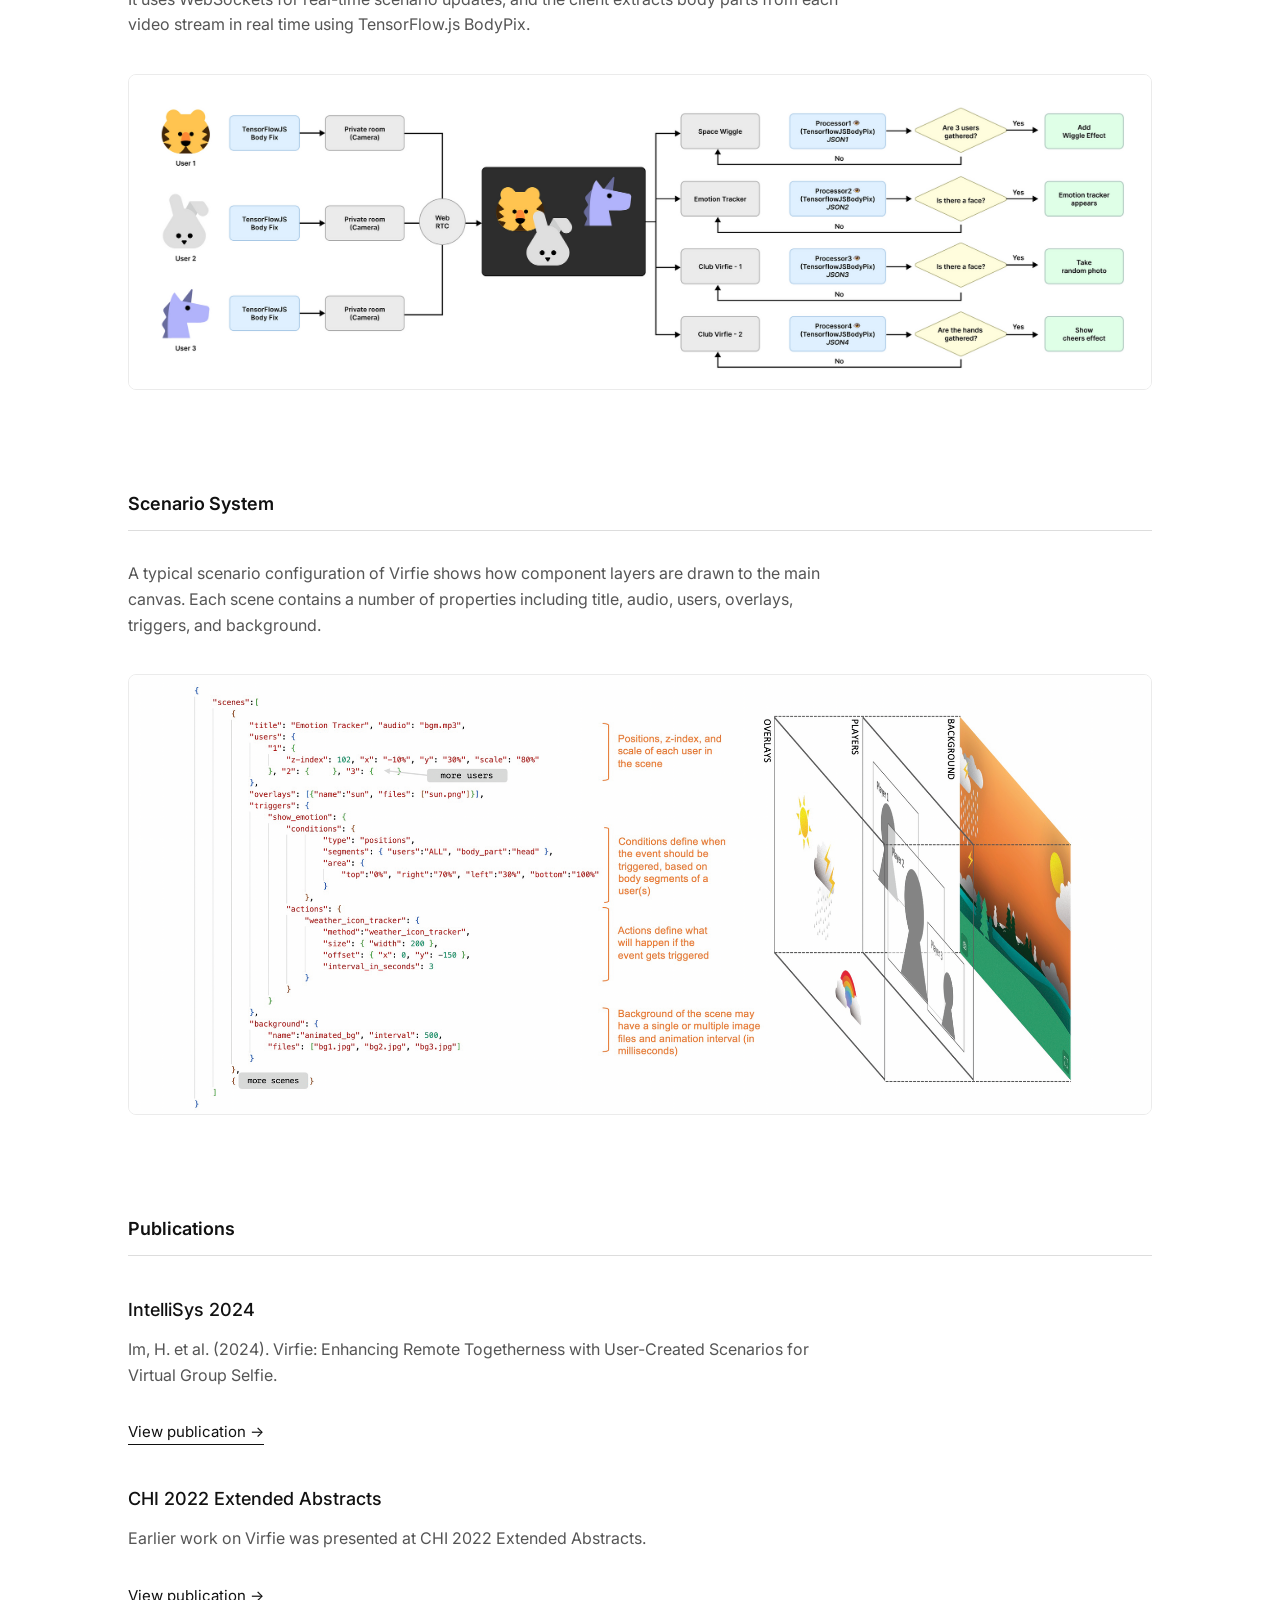
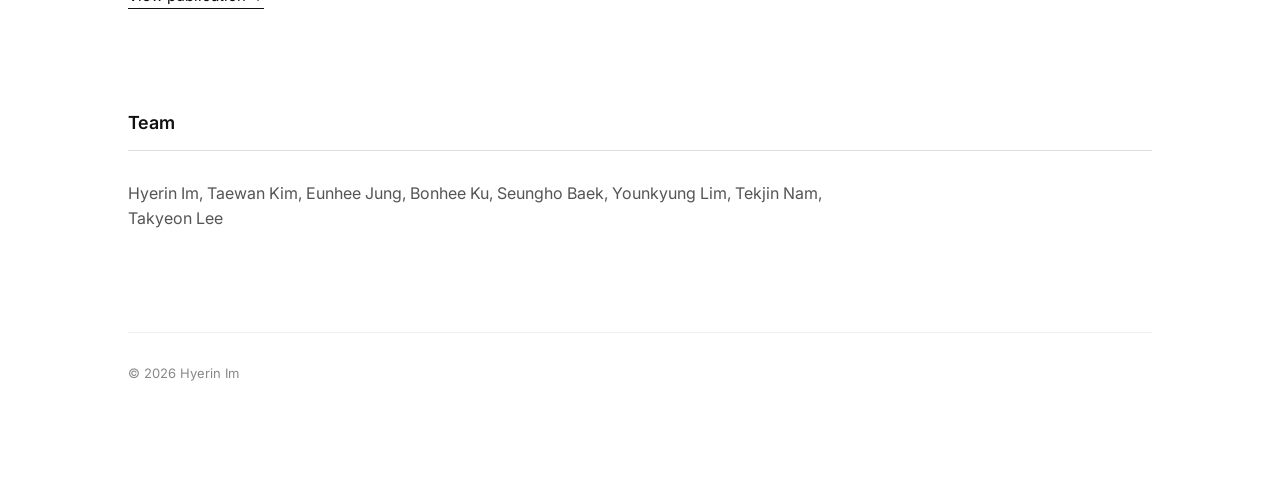
==== commit 080ae9cb: "Update virfie.html" ====
--- a/virfie.html
+++ b/virfie.html
@@ -22,7 +22,7 @@
 </head>
 
 
-<body>
+<body class="virfie-page">
 
   <div class="container">
 
@@ -219,7 +219,7 @@
         </p>
 
         <img
-          src="assets/virfie-s.png"
+          src="assets/virfie_pipeline-1.png"
           alt="Virfie technical system and prototype"
           class="case-image"
         >
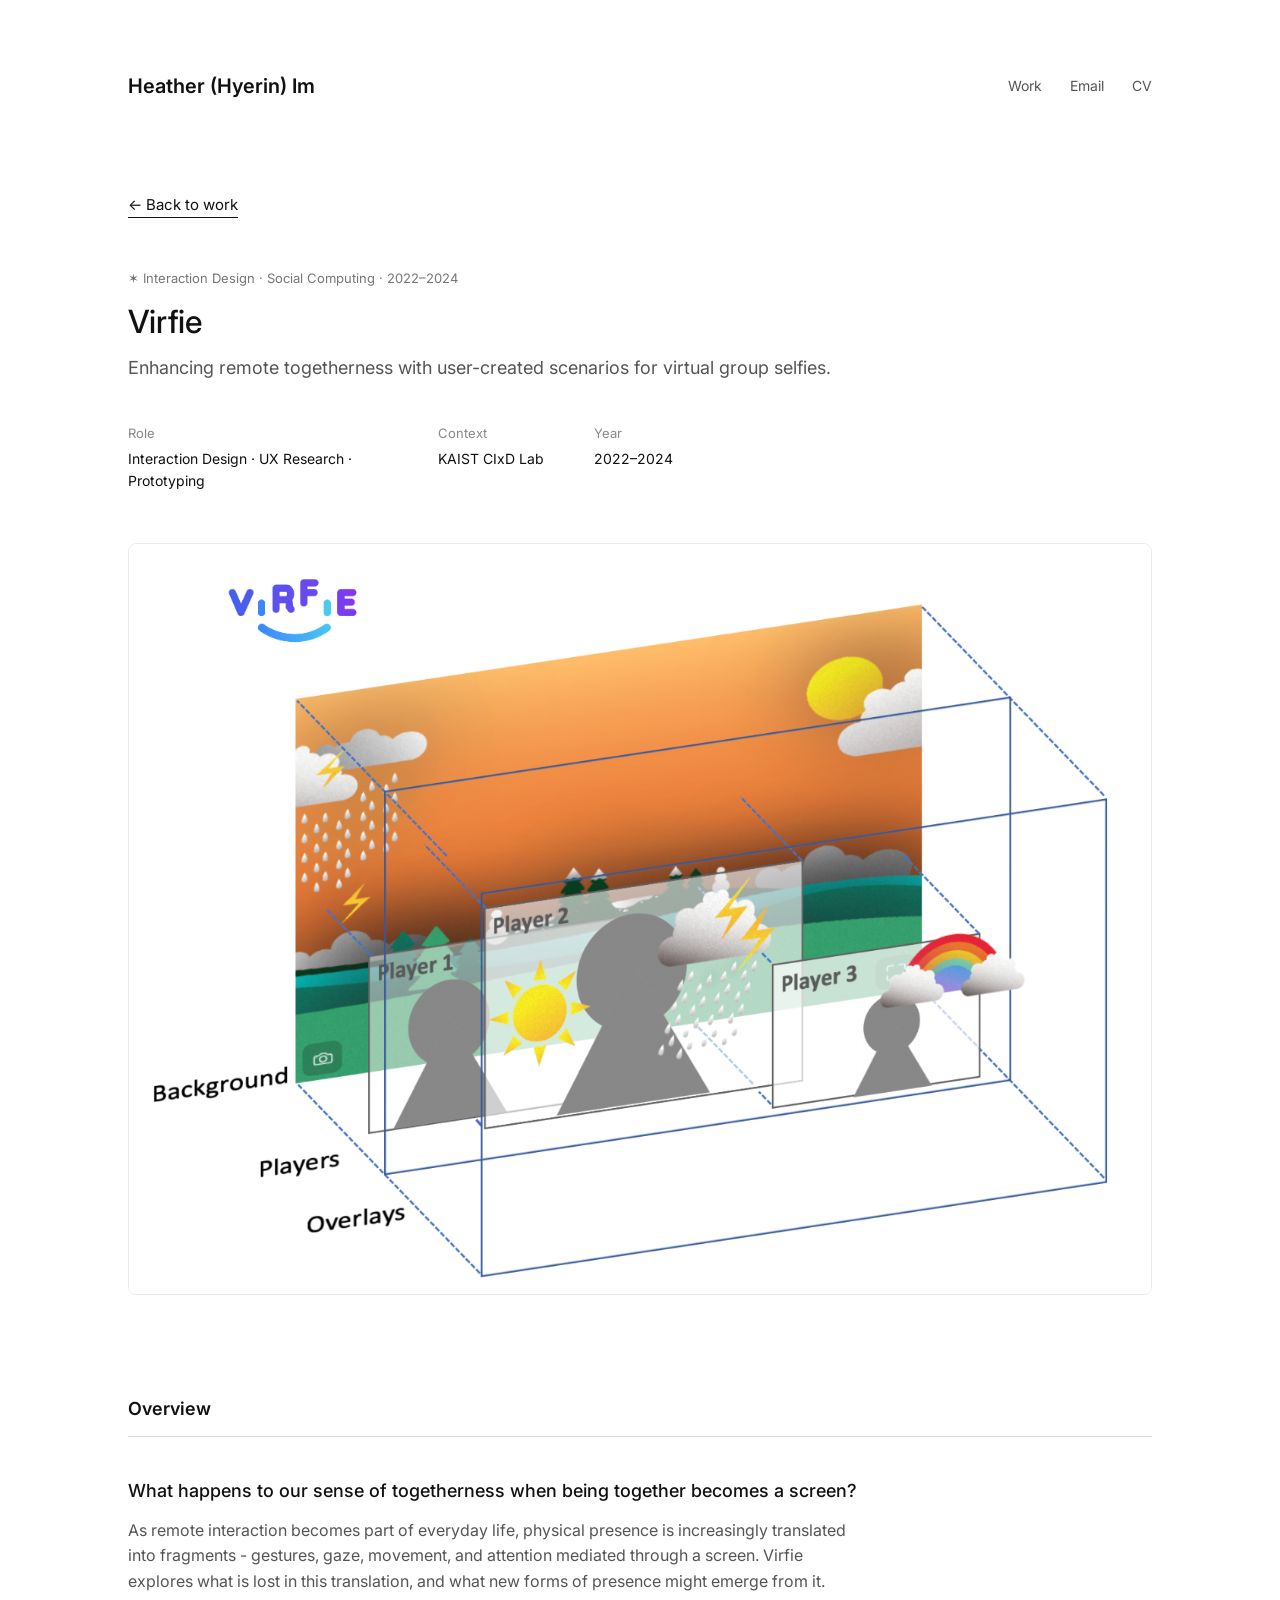
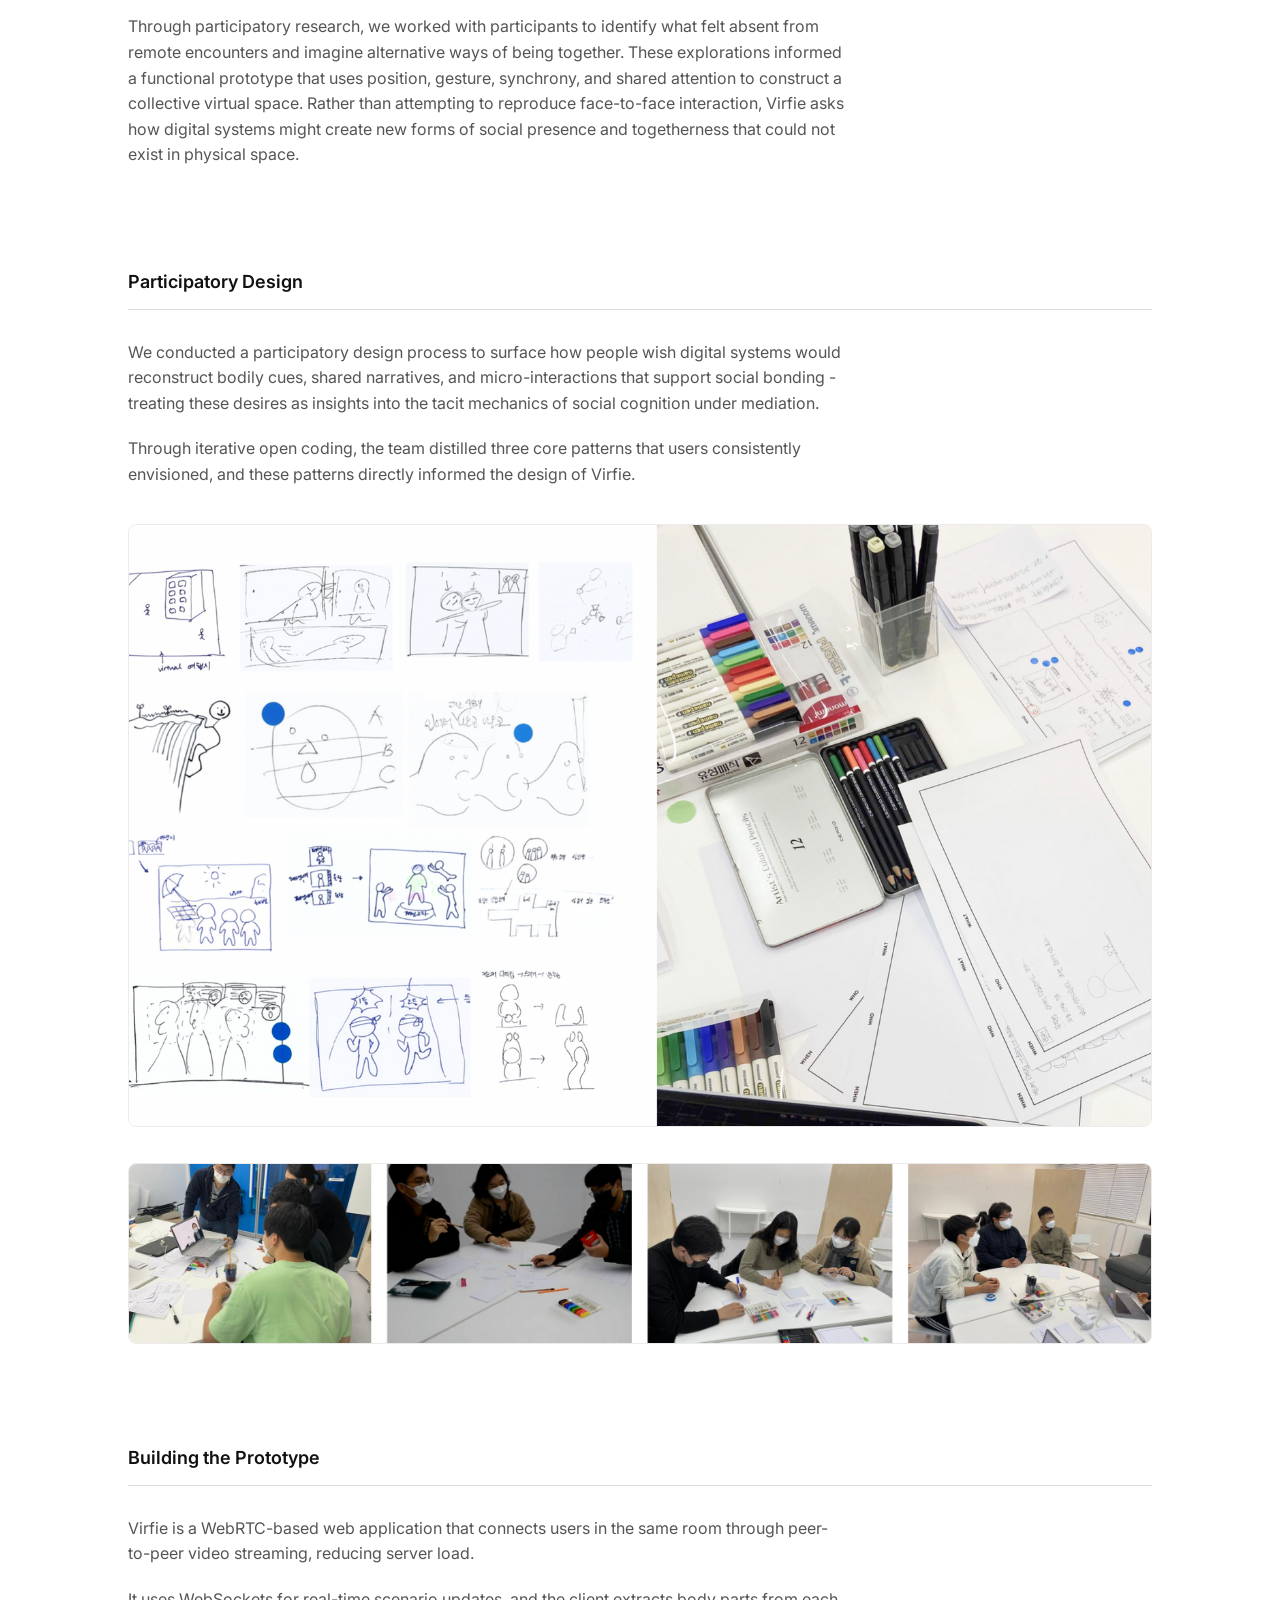
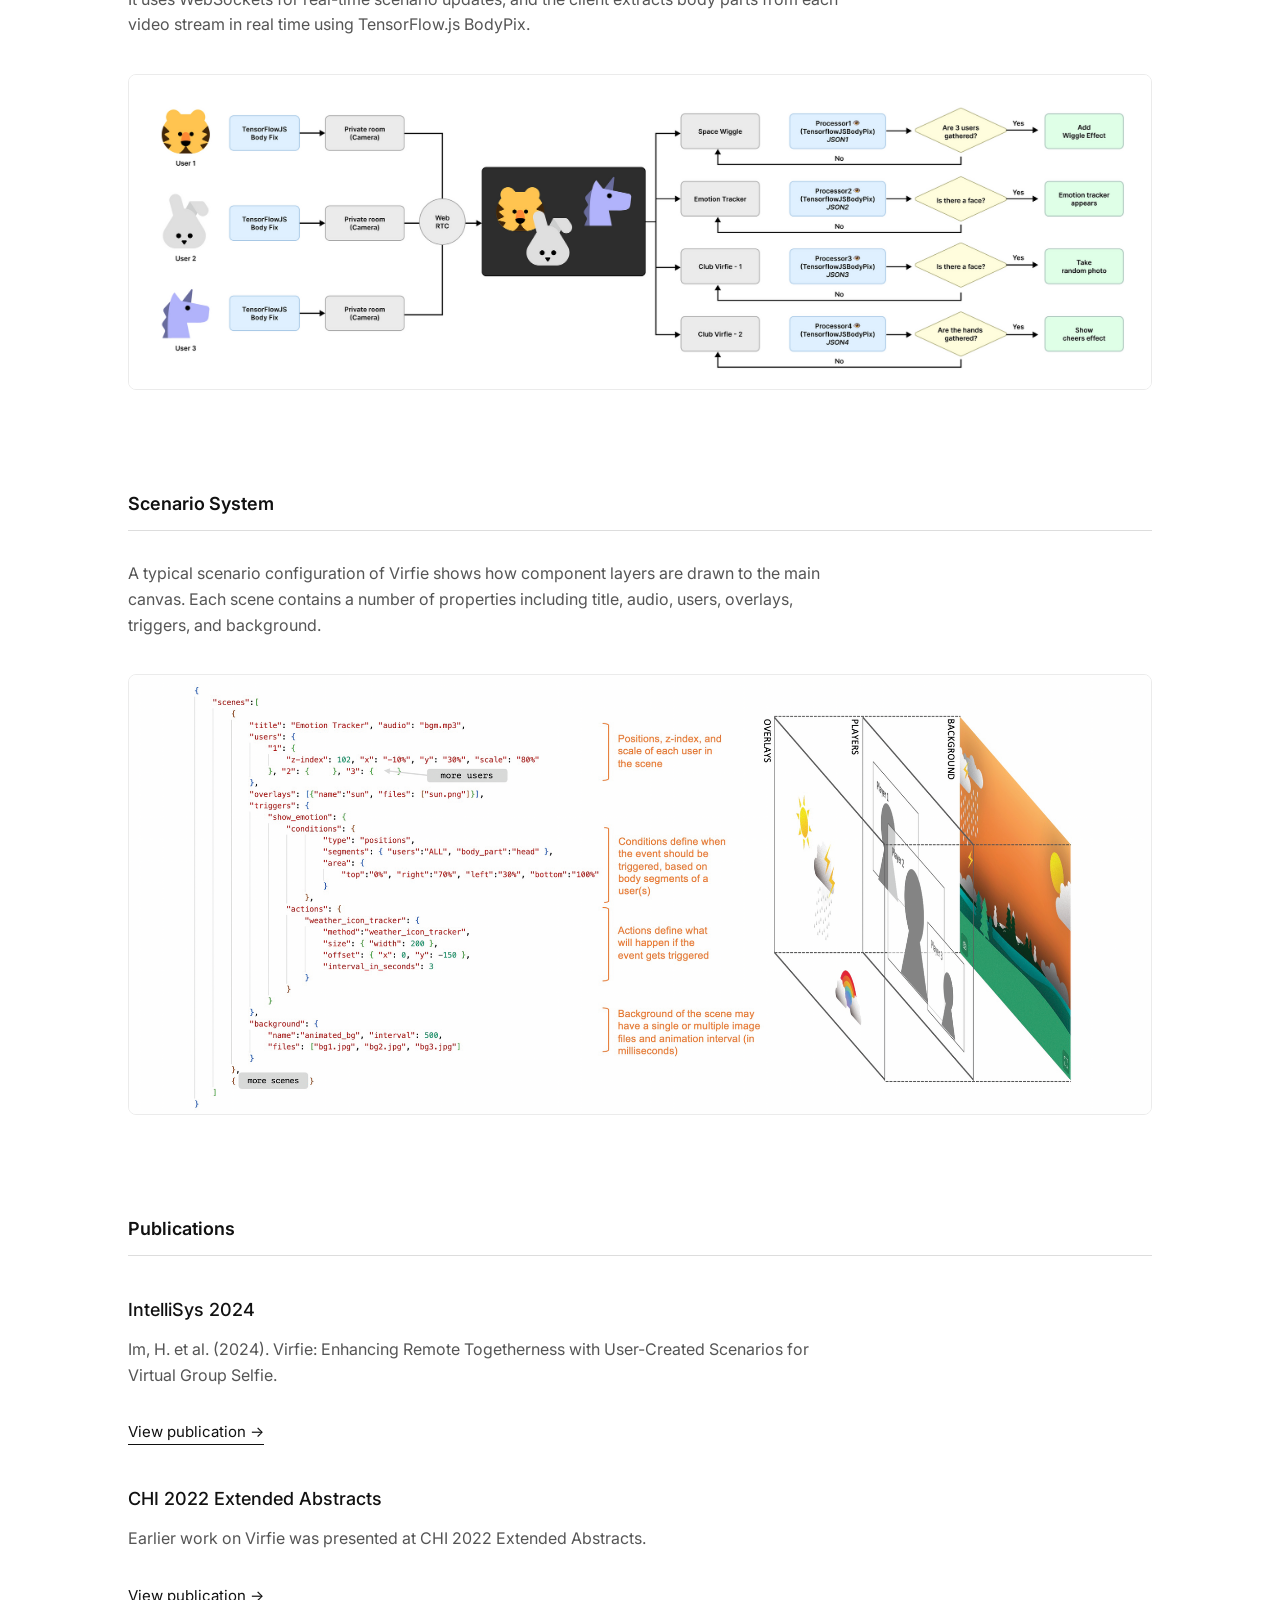
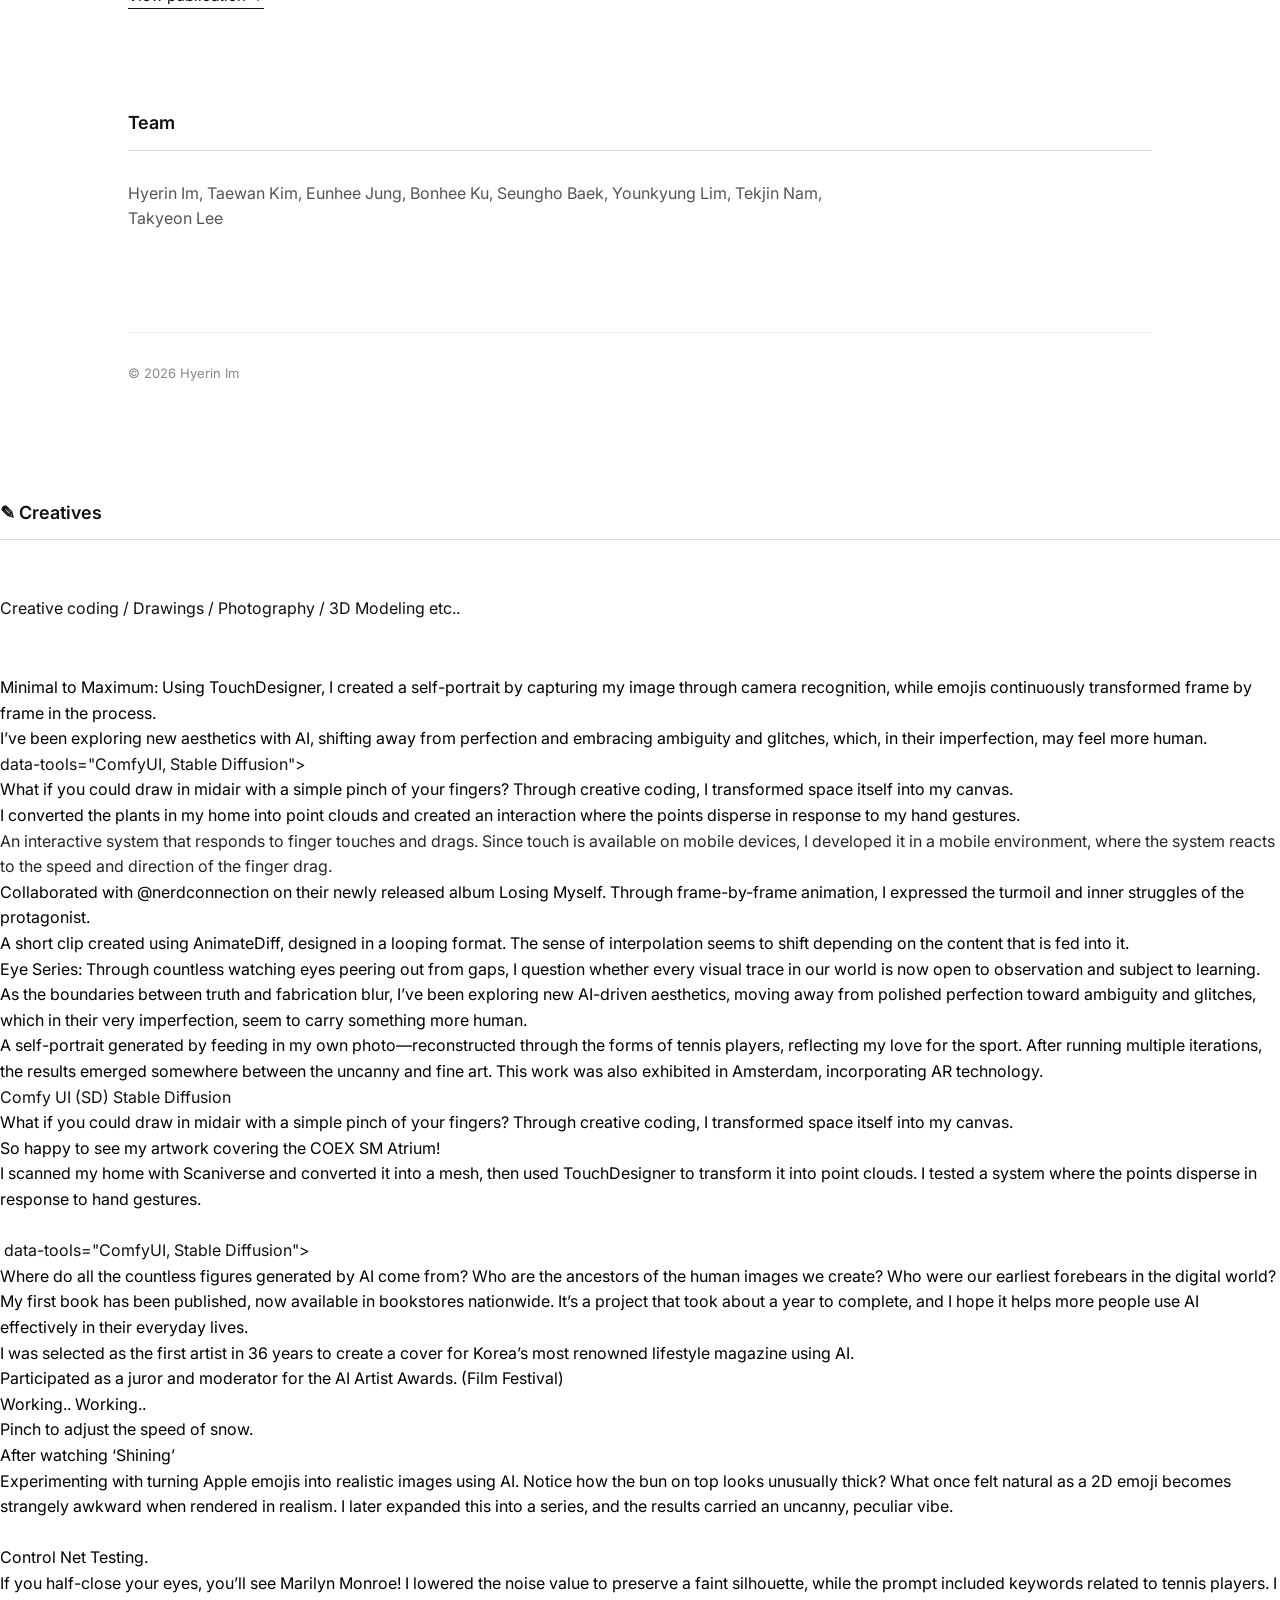
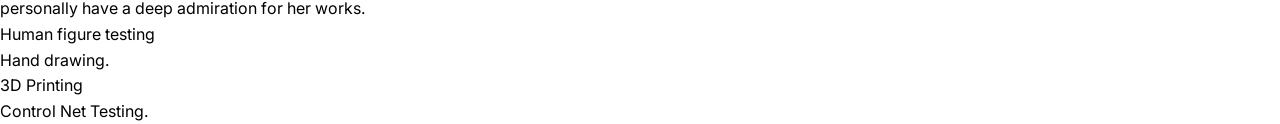
==== commit 25e276a9: "Update virfie.html" ====
--- a/virfie.html
+++ b/virfie.html
@@ -119,11 +119,12 @@
 
         <!-- HERO IMAGE -->
 
-        <img
-          src="assets/virfie-hero.png"
-          alt="Virfie virtual group selfie experience"
-          class="case-hero-image"
-        >
+              <img
+        src="assets/virfie-hero.png"
+        alt="Virfie virtual group selfie experience"
+        class="case-hero-image virfie-hero-small"
+                size="50%"
+      >
 
       </section>
 
@@ -325,3 +326,71 @@
 </body>
 
 </html>
+
+
+
+
+<h2>✎ Creatives</h2><br>
+Creative coding / Drawings / Photography / 3D Modeling etc..<b><br>
+<br>
+</b>
+<h1></h1><h3></h3>
+
+<gallery-columnized columns="4" gutter="1rem" mobile-columns="1" mobile-gutter="1rem"><media-item autoplay="true" browser-default="true" class="zoomable" data-tools="TouchDesigner, GLSL, Python" hash="E2531296804551188720539423658682" muted="true" slot="column-0-slot-0">
+    <figcaption class="caption" slot="caption">
+<span style="color: rgb(0, 0, 0);">Minimal to Maximum: Using TouchDesigner, I created a self-portrait by capturing my image through camera recognition, while emojis continuously transformed frame by frame in the process.</span>
+    </figcaption>
+  </media-item><media-item autoplay="true" browser-default="true" class="zoomable" data-tools="ComfyUI, Stable Diffusion" hash="T2531295723830240418191632683706" muted="true" slot="column-1-slot-1">
+    <figcaption class="caption" slot="caption">
+<span style="color: rgb(0, 0, 0);">I’ve been exploring new aesthetics with AI, shifting away from perfection and embracing ambiguity and glitches, which, in their imperfection, may feel more human.</span><br>
+
+      
+    </figcaption>
+  </media-item><media-item browser-default="true" class="zoomable" hash="J2531410186319939643728439202490" slot="column-2-slot-2">data-tools="ComfyUI, Stable Diffusion"&gt;
+ &nbsp; &nbsp;<figcaption class="caption" slot="caption"><span style="color: rgb(0, 0, 0);">What if you could draw in midair with a simple pinch of your fingers? Through creative coding, I transformed space itself into my canvas. </span>
+        
+        
+      
+    </figcaption>
+  </media-item><media-item autoplay="true" browser-default="true" class="zoomable" hash="H2531413704870351007162023989946" loop="true" muted="true" slot="column-3-slot-3"> 
+  <figcaption class="caption" slot="caption">
+<span style="color: rgb(0, 0, 0);">I converted the plants in my home into point clouds and created an interaction where the points disperse in response to my hand gestures.</span>
+    </figcaption>
+  </media-item><media-item autoplay="true" class="zoomable" data-tools="ComfyUI, Stable Diffusion" hash="P2531418086008962001327951893178" loop="true" muted="true" slot="column-2-slot-4">
+    <figcaption class="caption" slot="caption">
+<span style="color: rgba(0, 0, 0, 0.85);">An interactive system that responds to finger touches and drags. Since touch is available on mobile devices, I developed it in a mobile environment, where the system reacts to the speed and direction of the finger drag. &nbsp; </span>
+    </figcaption>
+  </media-item><media-item autoplay="true" class="zoomable" hash="R2531437592167994608092826751674" loop="true" muted="true" slot="column-3-slot-5"><figcaption class="caption" slot="caption"><span style="color: rgb(0, 0, 0);">Collaborated with @nerdconnection on their newly released album Losing Myself. Through frame-by-frame animation, I expressed the turmoil and inner struggles of the protagonist. </span></figcaption></media-item><media-item class="zoomable" hash="G2551145687246807669586486809274" slot="column-1-slot-6"><figcaption class="caption" slot="caption"><span style="color: rgb(0, 0, 0);">A short clip created using AnimateDiff, designed in a looping format. The sense of interpolation seems to shift depending on the content that is fed into it. </span></figcaption></media-item><media-item autoplay="true" class="zoomable" hash="K2531437310578446322916521333434" loop="true" muted="true" slot="column-0-slot-7"><figcaption class="caption" slot="caption">
+<span style="color: rgb(0, 0, 0);">Eye Series: Through countless watching eyes peering out from gaps, I question whether every visual trace in our world is now open to observation and subject to learning. As the boundaries between truth and fabrication blur, I’ve been exploring new AI-driven aesthetics, moving away from polished perfection toward ambiguity and glitches, which in their very imperfection, seem to carry something more human.</span><br>
+
+      
+    </figcaption></media-item><media-item class="zoomable" hash="B2531414364027856993025431884474" slot="column-3-slot-8"><figcaption class="caption" slot="caption"><span style="color: rgb(0, 0, 0);">A self-portrait generated by feeding in my own photo—reconstructed through the forms of tennis players, reflecting my love for the sport. After running multiple iterations, the results emerged somewhere between the uncanny and fine art. This work was also exhibited in Amsterdam, incorporating AR technology. </span><div class="tag-line"><span class="tag-chip">Comfy UI (SD)</span>
+        <span class="tag-chip">Stable Diffusion</span></div></figcaption></media-item><media-item browser-default="true" class="zoomable" hash="U2531436774552957029064370475706" muted="true" slot="column-1-slot-9"><figcaption class="caption" slot="caption"><span style="color: rgb(0, 0, 0);">What if you could draw in midair with a simple pinch of your fingers? Through creative coding, I transformed space itself into my canvas. </span>
+        </figcaption></media-item><media-item class="zoomable" hash="S2551176132638670635368532333242" slot="column-2-slot-10"><figcaption class="caption" slot="caption"><span style="color: rgb(0, 0, 0);">So happy to see my artwork covering the COEX SM Atrium!</span></figcaption></media-item><media-item autoplay="true" class="zoomable" hash="O2531440701495835440353718489786" loop="true" muted="true" slot="column-0-slot-11"><figcaption class="caption" slot="caption">
+
+
+<span style="color: rgb(0, 0, 0);">I scanned my home with Scaniverse and converted it into a mesh, then used TouchDesigner to transform it into point clouds. I tested a system where the points disperse in response to hand gestures.</span><div class="tag-line"><span class="tag-chip"><br>
+</span>
+      </div>
+    </figcaption></media-item><media-item class="zoomable" hash="Y2531412621474624814126348030650" slot="column-1-slot-12">&nbsp;data-tools="ComfyUI, Stable Diffusion"&gt;
+ &nbsp; &nbsp;<figcaption class="caption" slot="caption"><span style="color: rgb(0, 0, 0);">Where do all the countless figures generated by AI come from? Who are the ancestors of the human images we create? Who were our earliest forebears in the digital world?</span><div class="tag-line"><span class="tag-chip"></span></div>
+    </figcaption>
+  </media-item><media-item class="zoomable" hash="X2551148474457603486731188228794" slot="column-2-slot-13"><figcaption class="caption" slot="caption"><span style="color: rgb(0, 0, 0);"> My first book has been published, now available in bookstores nationwide. It’s a project that took about a year to complete, and I hope it helps more people use AI effectively in their everyday lives. </span>
+        </figcaption></media-item><media-item class="zoomable" hash="W2551149203675843464543473160890" slot="column-3-slot-14"><figcaption class="caption" slot="caption"><span style="color: rgb(0, 0, 0);">I was selected as the first artist in 36 years to create a cover for Korea’s most renowned lifestyle magazine using AI.</span><div class="tag-line"><span class="tag-chip"></span></div></figcaption></media-item><media-item class="zoomable" hash="E2551173801560515528839913722554" slot="column-0-slot-15"><figcaption class="caption" slot="caption"><span style="color: rgb(0, 0, 0);"> Participated as a juror and moderator for the AI Artist Awards. (Film Festival)</span></figcaption></media-item><media-item autoplay="true" class="zoomable" hash="C2551165429874652557234103833274" loop="true" muted="true" slot="column-1-slot-16"><figcaption class="caption" slot="caption"><span style="color: rgb(0, 0, 0);"> Working.. Working..</span></figcaption></media-item><media-item browser-default="true" class="zoomable" hash="P2531418086322556650581014270650" loop="true" slot="column-2-slot-17"><figcaption class="caption" slot="caption"><span style="color: rgb(0, 0, 0);">Pinch to adjust the speed of snow. </span></figcaption></media-item><media-item class="zoomable" hash="T2531454941164775235262735635130" slot="column-3-slot-18"><figcaption class="caption" slot="caption">
+<span style="color: rgb(0, 0, 0);">After watching ‘Shining’</span>
+        <br>
+
+      
+    </figcaption></media-item><media-item autoplay="true" class="zoomable" hash="V2531439872001094677856310973114" loop="true" muted="true" slot="column-1-slot-19"><figcaption class="caption" slot="caption">
+<span style="color: rgb(0, 0, 0);">Experimenting with turning Apple emojis into realistic images using AI. Notice how the bun on top looks unusually thick? What once felt natural as a 2D emoji becomes strangely awkward when rendered in realism. I later expanded this into a series, and the results carried an uncanny, peculiar vibe. </span><div class="tag-line"><span class="tag-chip"></span><br>
+
+      </div>
+    </figcaption></media-item><media-item class="zoomable" hash="W2551146556863216792402169090746" slot="column-3-slot-20"><figcaption class="caption" slot="caption"><span style="color: rgb(0, 0, 0);">Control Net Testing. </span>
+        </figcaption></media-item><media-item class="zoomable" hash="W2531453547568600698727239701178" slot="column-0-slot-21"><figcaption class="caption" slot="caption"><span style="color: rgb(0, 0, 0);">If you half-close your eyes, you’ll see Marilyn Monroe! I lowered the noise value to preserve a faint silhouette, while the prompt included keywords related to tennis players. I personally have a deep admiration for her works. </span>
+        </figcaption></media-item><media-item class="zoomable" hash="M2531455113402024651488819073722" slot="column-2-slot-22"><figcaption class="caption" slot="caption"><span style="color: rgb(0, 0, 0);">Human figure testing</span></figcaption></media-item><media-item class="zoomable" hash="K2551158492884309918388670878394" slot="column-3-slot-23"><figcaption class="caption" slot="caption"><span style="color: rgb(0, 0, 0);">Hand drawing. </span>
+        </figcaption></media-item><media-item class="zoomable" hash="A2551168511089655421161638908602" slot="column-1-slot-24"><figcaption class="caption" slot="caption"><span style="color: rgb(0, 0, 0);">3D Printing
+
+
+
+</span></figcaption></media-item><media-item autoplay="true" class="zoomable" hash="K2551159801330313810680876552890" loop="true" muted="true" slot="column-2-slot-25"><figcaption class="caption" slot="caption"><span style="color: rgb(0, 0, 0);">Control Net Testing. </span>
+        </figcaption></media-item></gallery-columnized>
--- a/style.css
+++ b/style.css
@@ -487,4 +487,37 @@
     margin-top: 70px;
   }
 
-}
+   /* ========================================
+   VIRFIE PAGE ONLY
+======================================== */
+
+/* VIRFIE HERO IMAGE */
+
+.virfie-hero-image {
+  display: block;
+  width: 60%;
+  height: auto;
+  margin: 50px 0 0;
+  border-radius: 8px;
+  border: 1px solid rgba(0, 0, 0, 0.08);
+}
+
+   @media (max-width: 700px) {
+  .virfie-hero-image {
+    width: 100%;
+  }
+}
+
+.virfie-page .case-image {
+  width: 100%;
+  max-width: 820px;
+  height: auto;
+  margin: 36px auto 0;
+}
+
+   .virfie-hero-small {
+  width: 60%;
+  height: auto;
+}
+
+}
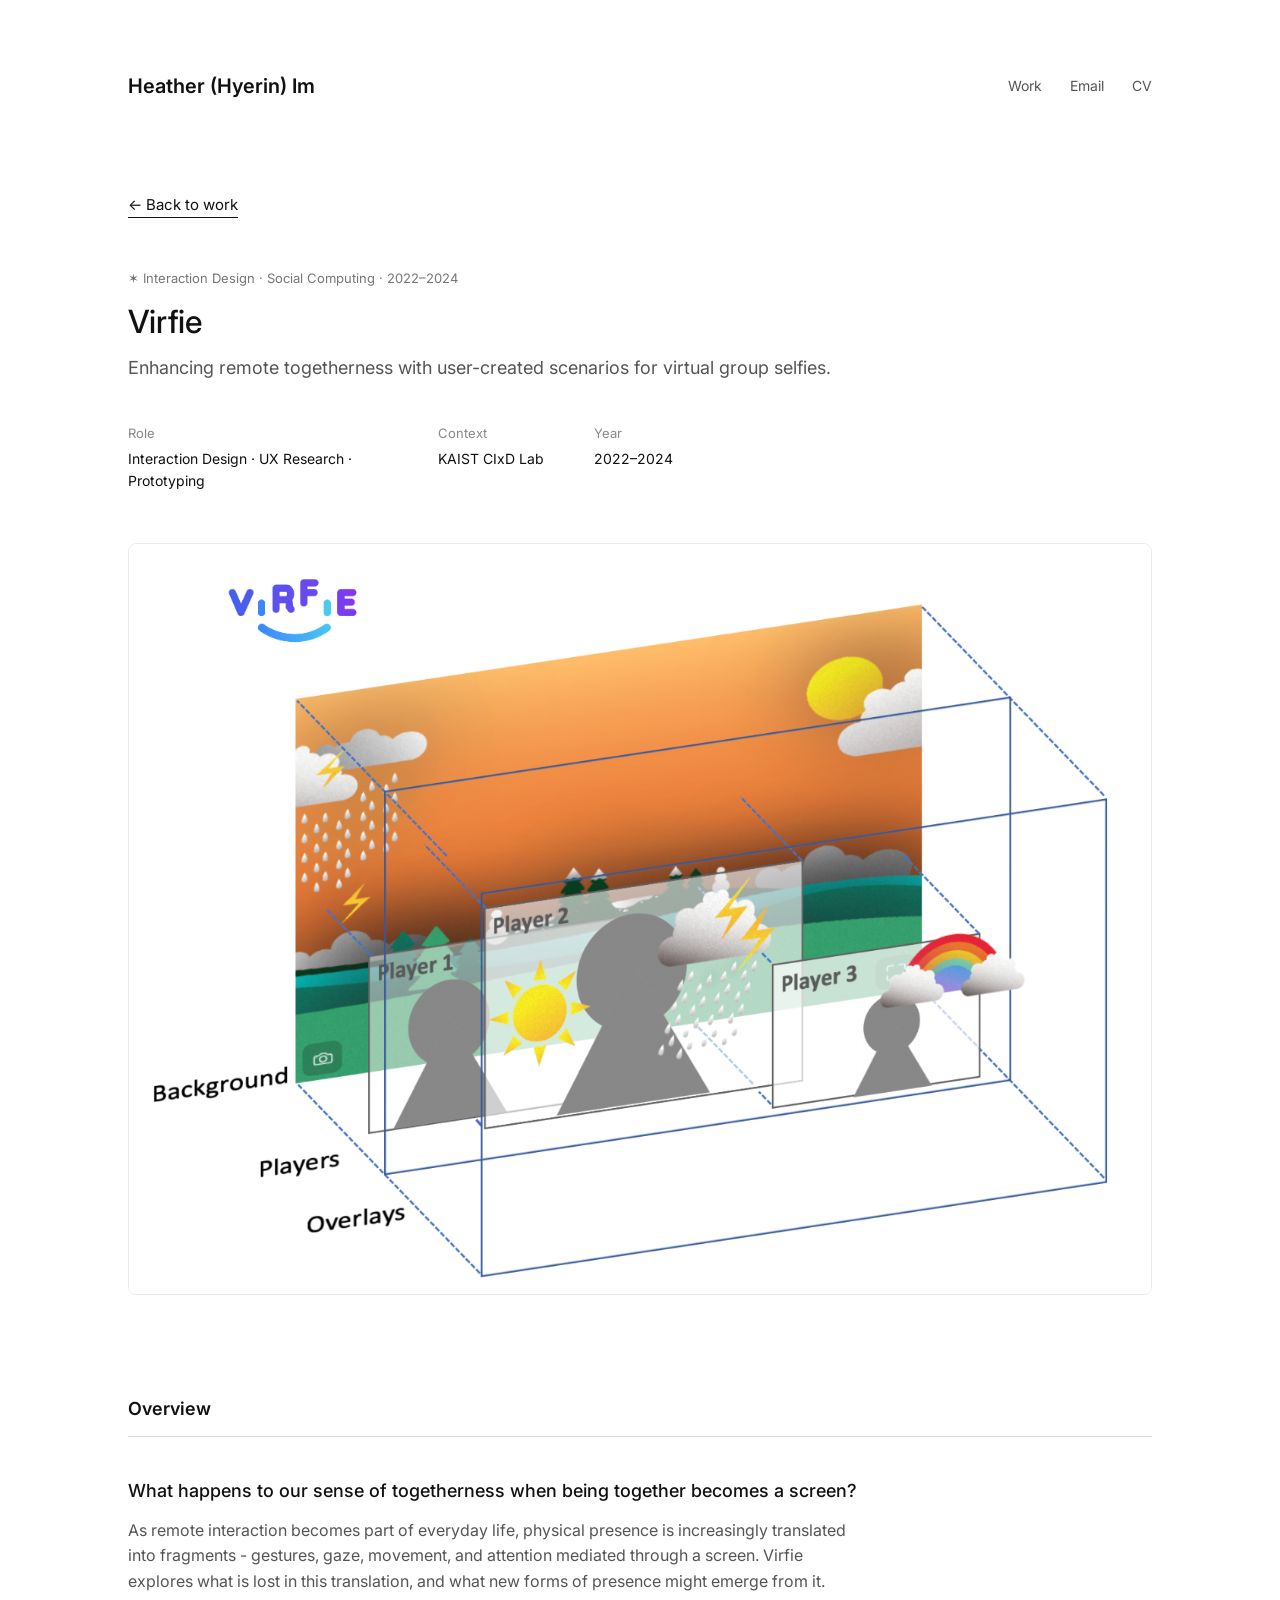
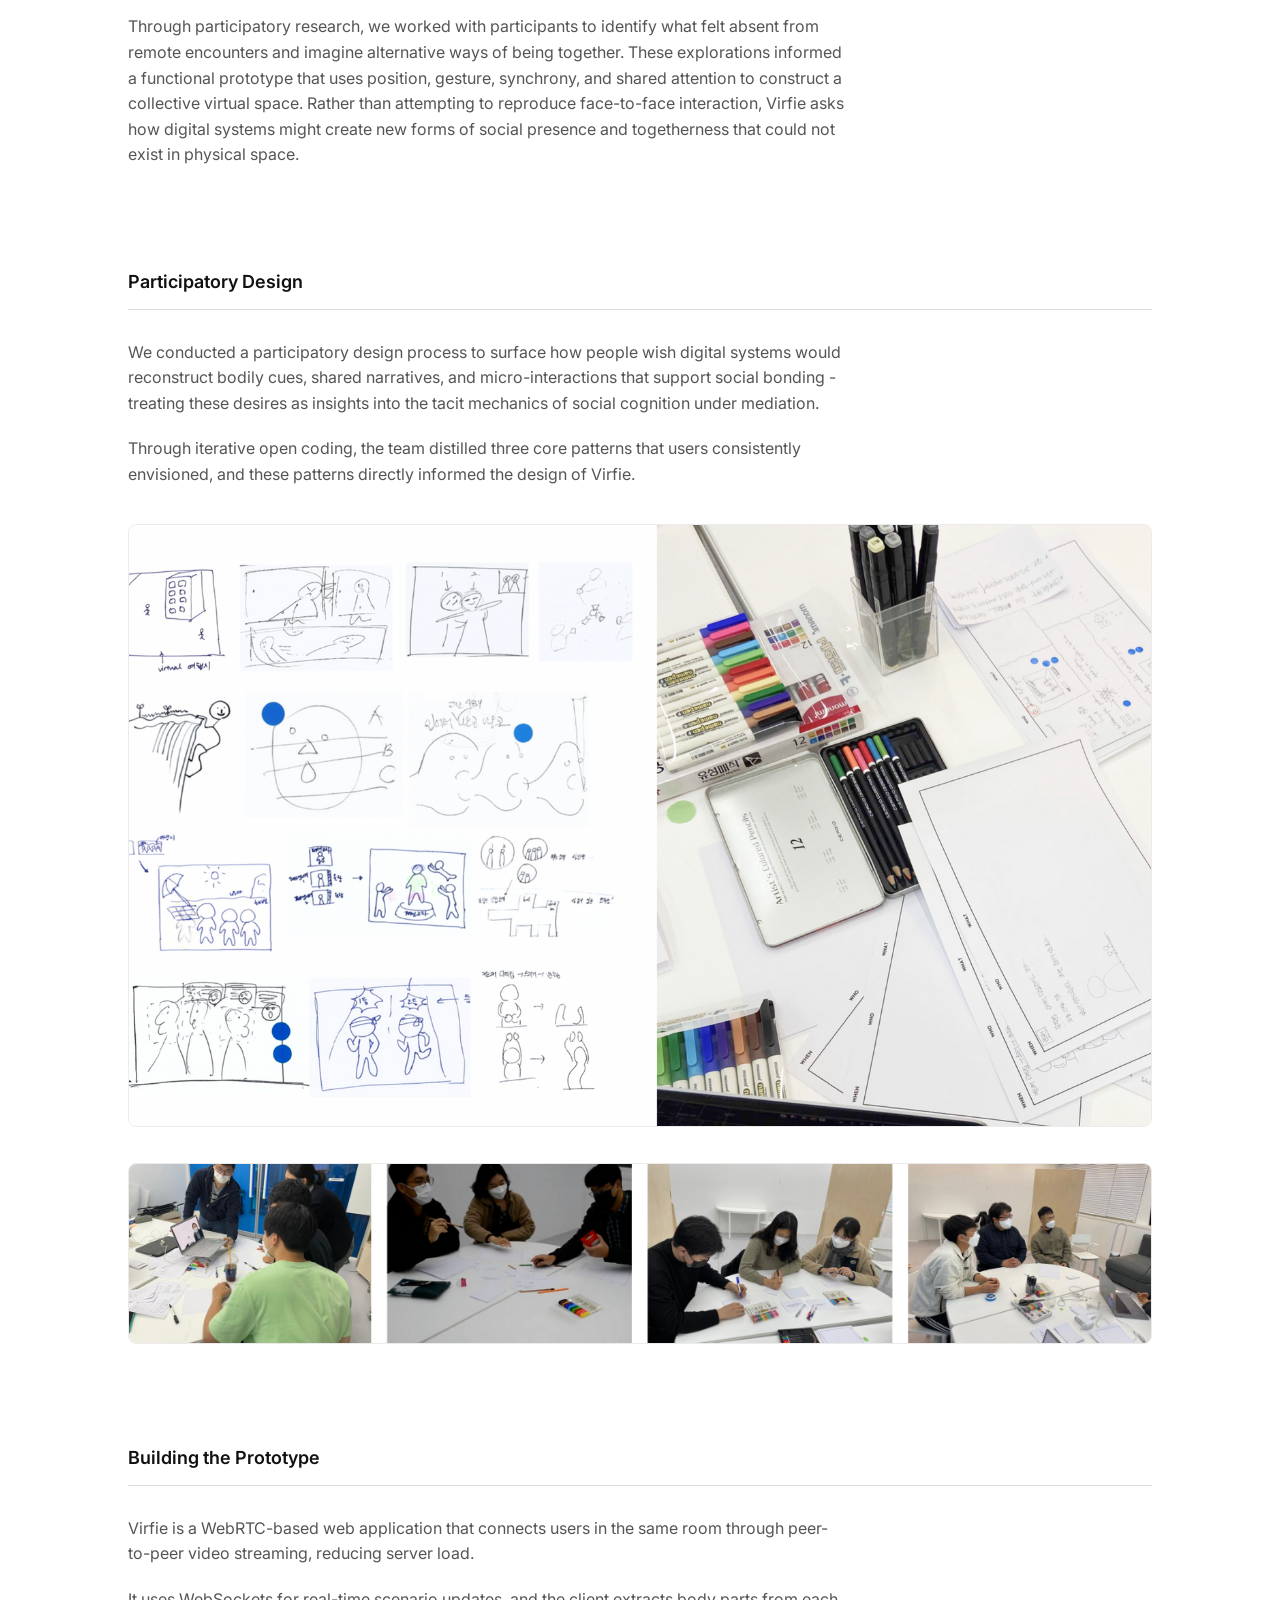
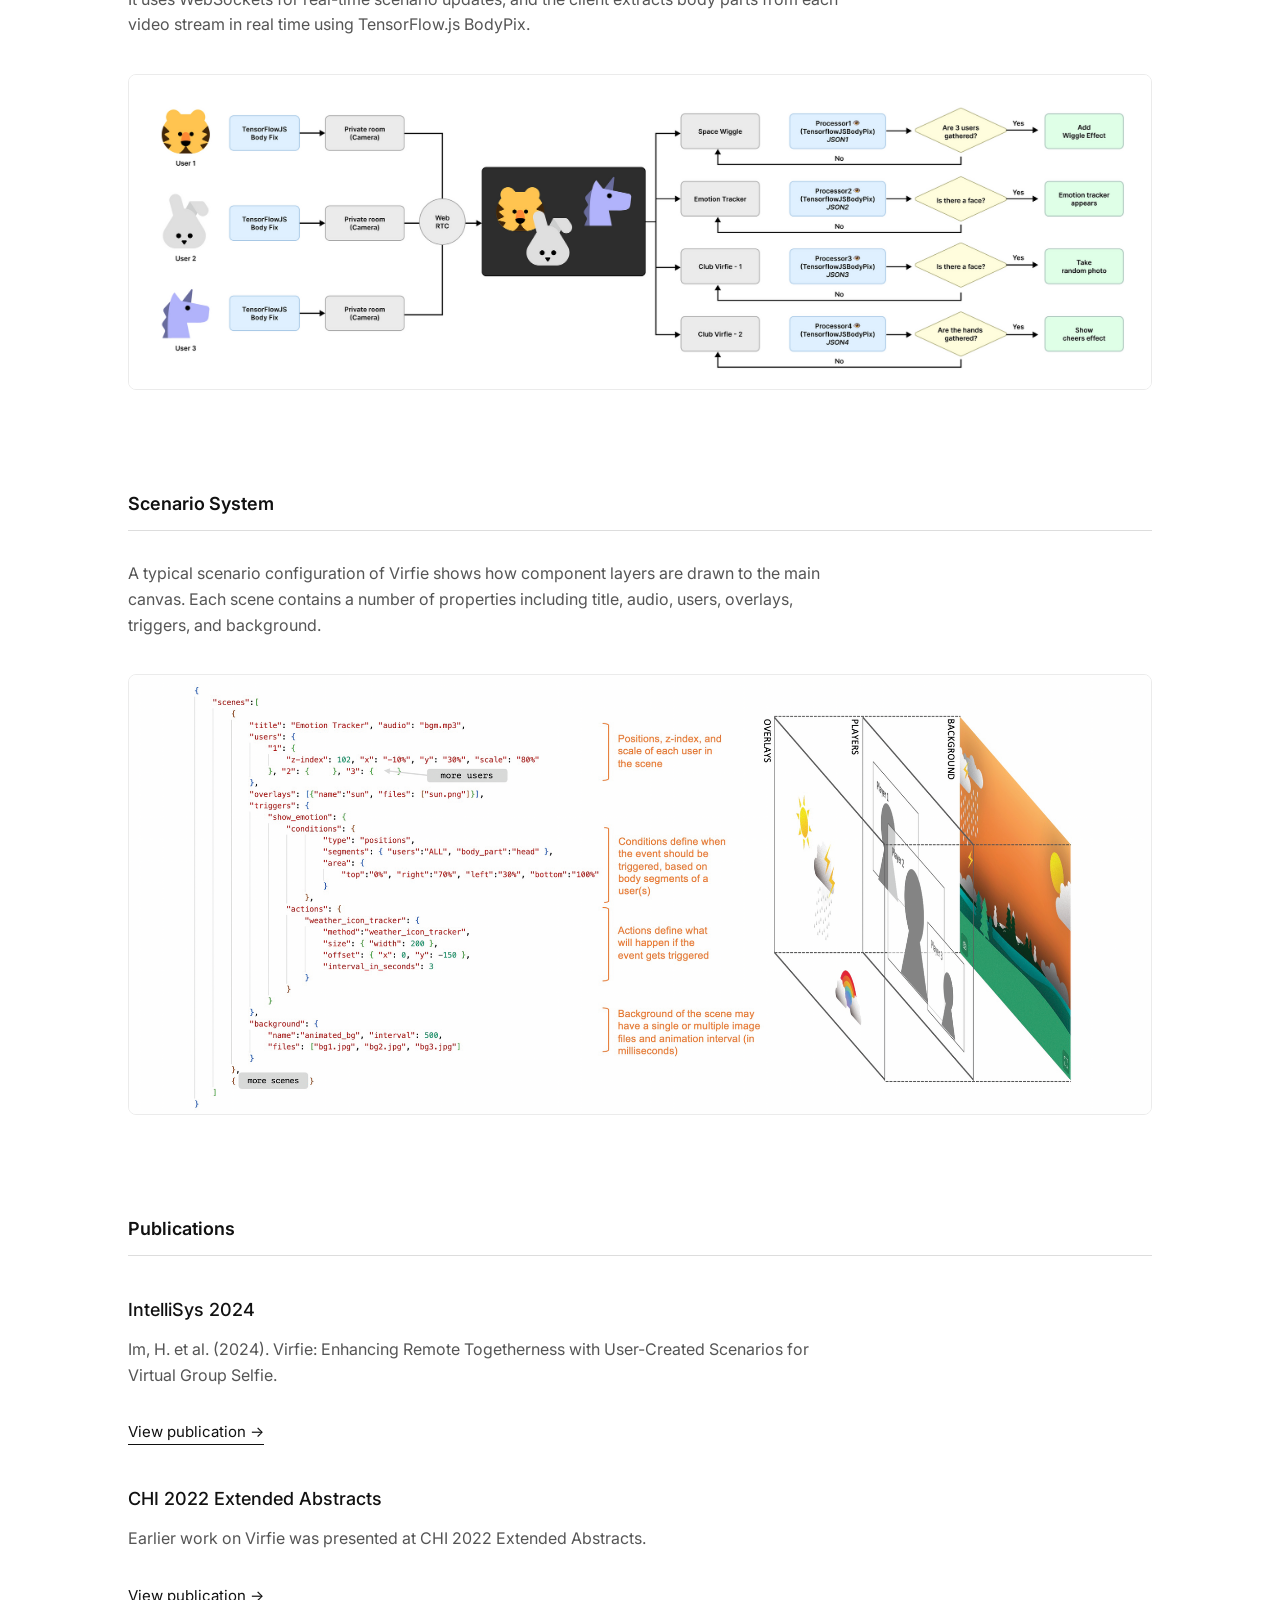
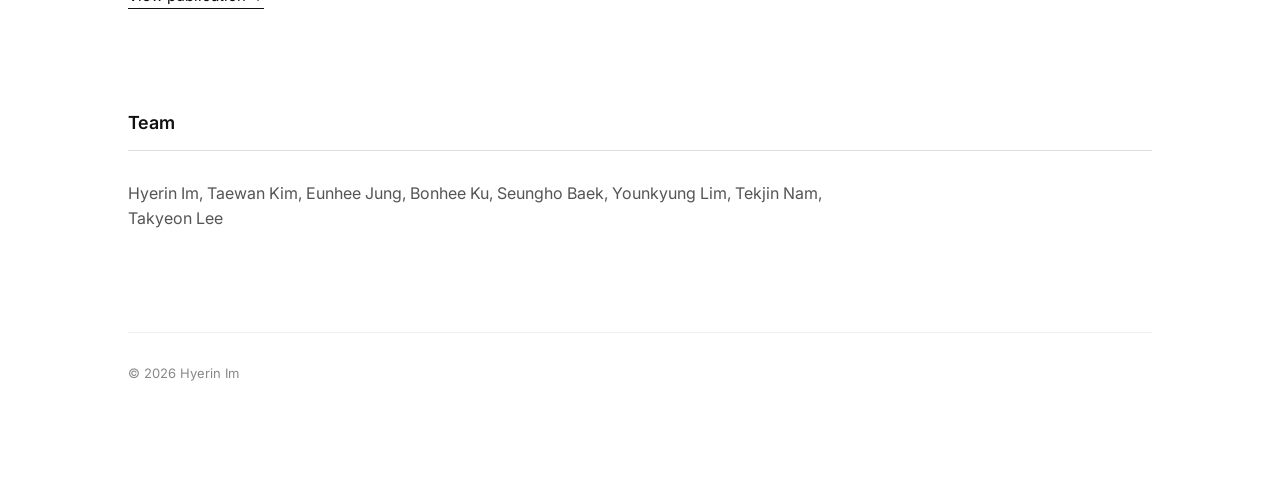
==== commit b71eefea: "Update virfie.html" ====
--- a/virfie.html
+++ b/virfie.html
@@ -326,71 +326,3 @@
 </body>
 
 </html>
-
-
-
-
-<h2>✎ Creatives</h2><br>
-Creative coding / Drawings / Photography / 3D Modeling etc..<b><br>
-<br>
-</b>
-<h1></h1><h3></h3>
-
-<gallery-columnized columns="4" gutter="1rem" mobile-columns="1" mobile-gutter="1rem"><media-item autoplay="true" browser-default="true" class="zoomable" data-tools="TouchDesigner, GLSL, Python" hash="E2531296804551188720539423658682" muted="true" slot="column-0-slot-0">
-    <figcaption class="caption" slot="caption">
-<span style="color: rgb(0, 0, 0);">Minimal to Maximum: Using TouchDesigner, I created a self-portrait by capturing my image through camera recognition, while emojis continuously transformed frame by frame in the process.</span>
-    </figcaption>
-  </media-item><media-item autoplay="true" browser-default="true" class="zoomable" data-tools="ComfyUI, Stable Diffusion" hash="T2531295723830240418191632683706" muted="true" slot="column-1-slot-1">
-    <figcaption class="caption" slot="caption">
-<span style="color: rgb(0, 0, 0);">I’ve been exploring new aesthetics with AI, shifting away from perfection and embracing ambiguity and glitches, which, in their imperfection, may feel more human.</span><br>
-
-      
-    </figcaption>
-  </media-item><media-item browser-default="true" class="zoomable" hash="J2531410186319939643728439202490" slot="column-2-slot-2">data-tools="ComfyUI, Stable Diffusion"&gt;
- &nbsp; &nbsp;<figcaption class="caption" slot="caption"><span style="color: rgb(0, 0, 0);">What if you could draw in midair with a simple pinch of your fingers? Through creative coding, I transformed space itself into my canvas. </span>
-        
-        
-      
-    </figcaption>
-  </media-item><media-item autoplay="true" browser-default="true" class="zoomable" hash="H2531413704870351007162023989946" loop="true" muted="true" slot="column-3-slot-3"> 
-  <figcaption class="caption" slot="caption">
-<span style="color: rgb(0, 0, 0);">I converted the plants in my home into point clouds and created an interaction where the points disperse in response to my hand gestures.</span>
-    </figcaption>
-  </media-item><media-item autoplay="true" class="zoomable" data-tools="ComfyUI, Stable Diffusion" hash="P2531418086008962001327951893178" loop="true" muted="true" slot="column-2-slot-4">
-    <figcaption class="caption" slot="caption">
-<span style="color: rgba(0, 0, 0, 0.85);">An interactive system that responds to finger touches and drags. Since touch is available on mobile devices, I developed it in a mobile environment, where the system reacts to the speed and direction of the finger drag. &nbsp; </span>
-    </figcaption>
-  </media-item><media-item autoplay="true" class="zoomable" hash="R2531437592167994608092826751674" loop="true" muted="true" slot="column-3-slot-5"><figcaption class="caption" slot="caption"><span style="color: rgb(0, 0, 0);">Collaborated with @nerdconnection on their newly released album Losing Myself. Through frame-by-frame animation, I expressed the turmoil and inner struggles of the protagonist. </span></figcaption></media-item><media-item class="zoomable" hash="G2551145687246807669586486809274" slot="column-1-slot-6"><figcaption class="caption" slot="caption"><span style="color: rgb(0, 0, 0);">A short clip created using AnimateDiff, designed in a looping format. The sense of interpolation seems to shift depending on the content that is fed into it. </span></figcaption></media-item><media-item autoplay="true" class="zoomable" hash="K2531437310578446322916521333434" loop="true" muted="true" slot="column-0-slot-7"><figcaption class="caption" slot="caption">
-<span style="color: rgb(0, 0, 0);">Eye Series: Through countless watching eyes peering out from gaps, I question whether every visual trace in our world is now open to observation and subject to learning. As the boundaries between truth and fabrication blur, I’ve been exploring new AI-driven aesthetics, moving away from polished perfection toward ambiguity and glitches, which in their very imperfection, seem to carry something more human.</span><br>
-
-      
-    </figcaption></media-item><media-item class="zoomable" hash="B2531414364027856993025431884474" slot="column-3-slot-8"><figcaption class="caption" slot="caption"><span style="color: rgb(0, 0, 0);">A self-portrait generated by feeding in my own photo—reconstructed through the forms of tennis players, reflecting my love for the sport. After running multiple iterations, the results emerged somewhere between the uncanny and fine art. This work was also exhibited in Amsterdam, incorporating AR technology. </span><div class="tag-line"><span class="tag-chip">Comfy UI (SD)</span>
-        <span class="tag-chip">Stable Diffusion</span></div></figcaption></media-item><media-item browser-default="true" class="zoomable" hash="U2531436774552957029064370475706" muted="true" slot="column-1-slot-9"><figcaption class="caption" slot="caption"><span style="color: rgb(0, 0, 0);">What if you could draw in midair with a simple pinch of your fingers? Through creative coding, I transformed space itself into my canvas. </span>
-        </figcaption></media-item><media-item class="zoomable" hash="S2551176132638670635368532333242" slot="column-2-slot-10"><figcaption class="caption" slot="caption"><span style="color: rgb(0, 0, 0);">So happy to see my artwork covering the COEX SM Atrium!</span></figcaption></media-item><media-item autoplay="true" class="zoomable" hash="O2531440701495835440353718489786" loop="true" muted="true" slot="column-0-slot-11"><figcaption class="caption" slot="caption">
-
-
-<span style="color: rgb(0, 0, 0);">I scanned my home with Scaniverse and converted it into a mesh, then used TouchDesigner to transform it into point clouds. I tested a system where the points disperse in response to hand gestures.</span><div class="tag-line"><span class="tag-chip"><br>
-</span>
-      </div>
-    </figcaption></media-item><media-item class="zoomable" hash="Y2531412621474624814126348030650" slot="column-1-slot-12">&nbsp;data-tools="ComfyUI, Stable Diffusion"&gt;
- &nbsp; &nbsp;<figcaption class="caption" slot="caption"><span style="color: rgb(0, 0, 0);">Where do all the countless figures generated by AI come from? Who are the ancestors of the human images we create? Who were our earliest forebears in the digital world?</span><div class="tag-line"><span class="tag-chip"></span></div>
-    </figcaption>
-  </media-item><media-item class="zoomable" hash="X2551148474457603486731188228794" slot="column-2-slot-13"><figcaption class="caption" slot="caption"><span style="color: rgb(0, 0, 0);"> My first book has been published, now available in bookstores nationwide. It’s a project that took about a year to complete, and I hope it helps more people use AI effectively in their everyday lives. </span>
-        </figcaption></media-item><media-item class="zoomable" hash="W2551149203675843464543473160890" slot="column-3-slot-14"><figcaption class="caption" slot="caption"><span style="color: rgb(0, 0, 0);">I was selected as the first artist in 36 years to create a cover for Korea’s most renowned lifestyle magazine using AI.</span><div class="tag-line"><span class="tag-chip"></span></div></figcaption></media-item><media-item class="zoomable" hash="E2551173801560515528839913722554" slot="column-0-slot-15"><figcaption class="caption" slot="caption"><span style="color: rgb(0, 0, 0);"> Participated as a juror and moderator for the AI Artist Awards. (Film Festival)</span></figcaption></media-item><media-item autoplay="true" class="zoomable" hash="C2551165429874652557234103833274" loop="true" muted="true" slot="column-1-slot-16"><figcaption class="caption" slot="caption"><span style="color: rgb(0, 0, 0);"> Working.. Working..</span></figcaption></media-item><media-item browser-default="true" class="zoomable" hash="P2531418086322556650581014270650" loop="true" slot="column-2-slot-17"><figcaption class="caption" slot="caption"><span style="color: rgb(0, 0, 0);">Pinch to adjust the speed of snow. </span></figcaption></media-item><media-item class="zoomable" hash="T2531454941164775235262735635130" slot="column-3-slot-18"><figcaption class="caption" slot="caption">
-<span style="color: rgb(0, 0, 0);">After watching ‘Shining’</span>
-        <br>
-
-      
-    </figcaption></media-item><media-item autoplay="true" class="zoomable" hash="V2531439872001094677856310973114" loop="true" muted="true" slot="column-1-slot-19"><figcaption class="caption" slot="caption">
-<span style="color: rgb(0, 0, 0);">Experimenting with turning Apple emojis into realistic images using AI. Notice how the bun on top looks unusually thick? What once felt natural as a 2D emoji becomes strangely awkward when rendered in realism. I later expanded this into a series, and the results carried an uncanny, peculiar vibe. </span><div class="tag-line"><span class="tag-chip"></span><br>
-
-      </div>
-    </figcaption></media-item><media-item class="zoomable" hash="W2551146556863216792402169090746" slot="column-3-slot-20"><figcaption class="caption" slot="caption"><span style="color: rgb(0, 0, 0);">Control Net Testing. </span>
-        </figcaption></media-item><media-item class="zoomable" hash="W2531453547568600698727239701178" slot="column-0-slot-21"><figcaption class="caption" slot="caption"><span style="color: rgb(0, 0, 0);">If you half-close your eyes, you’ll see Marilyn Monroe! I lowered the noise value to preserve a faint silhouette, while the prompt included keywords related to tennis players. I personally have a deep admiration for her works. </span>
-        </figcaption></media-item><media-item class="zoomable" hash="M2531455113402024651488819073722" slot="column-2-slot-22"><figcaption class="caption" slot="caption"><span style="color: rgb(0, 0, 0);">Human figure testing</span></figcaption></media-item><media-item class="zoomable" hash="K2551158492884309918388670878394" slot="column-3-slot-23"><figcaption class="caption" slot="caption"><span style="color: rgb(0, 0, 0);">Hand drawing. </span>
-        </figcaption></media-item><media-item class="zoomable" hash="A2551168511089655421161638908602" slot="column-1-slot-24"><figcaption class="caption" slot="caption"><span style="color: rgb(0, 0, 0);">3D Printing
-
-
-
-</span></figcaption></media-item><media-item autoplay="true" class="zoomable" hash="K2551159801330313810680876552890" loop="true" muted="true" slot="column-2-slot-25"><figcaption class="caption" slot="caption"><span style="color: rgb(0, 0, 0);">Control Net Testing. </span>
-        </figcaption></media-item></gallery-columnized>
